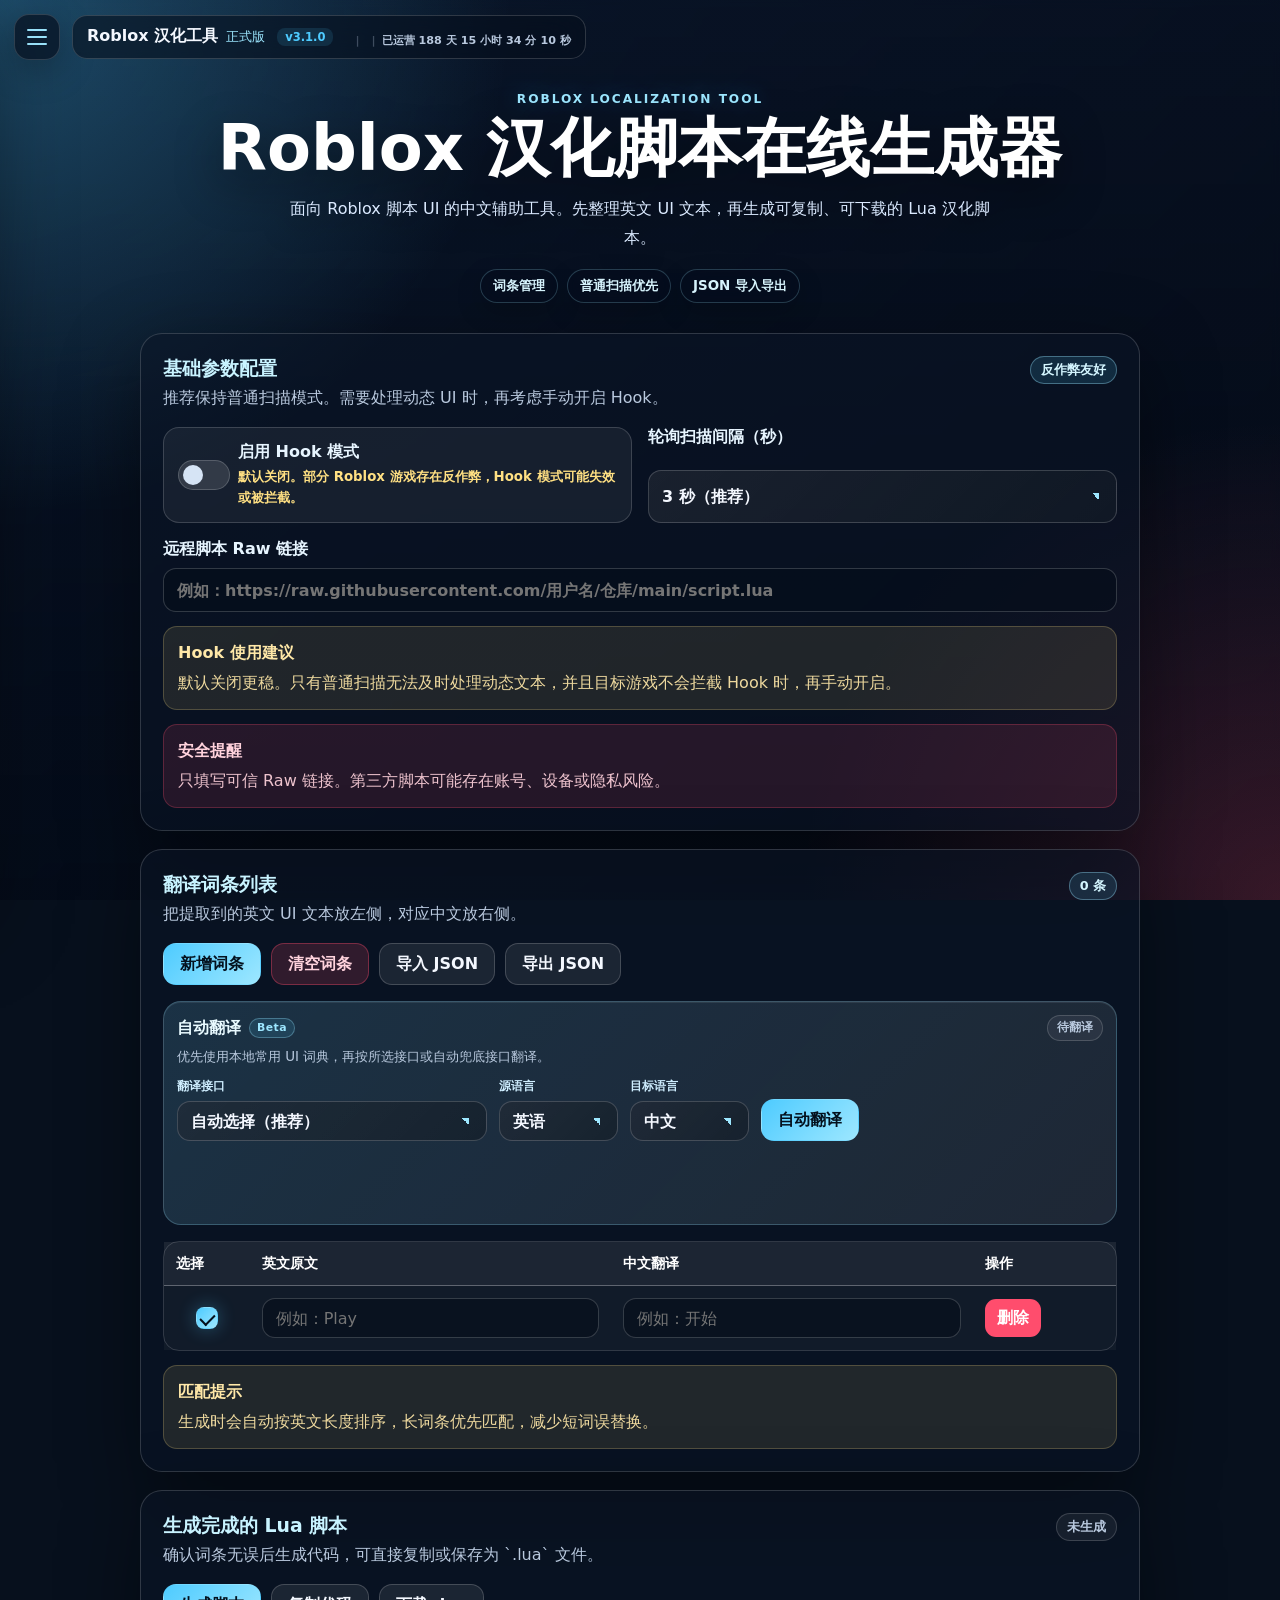
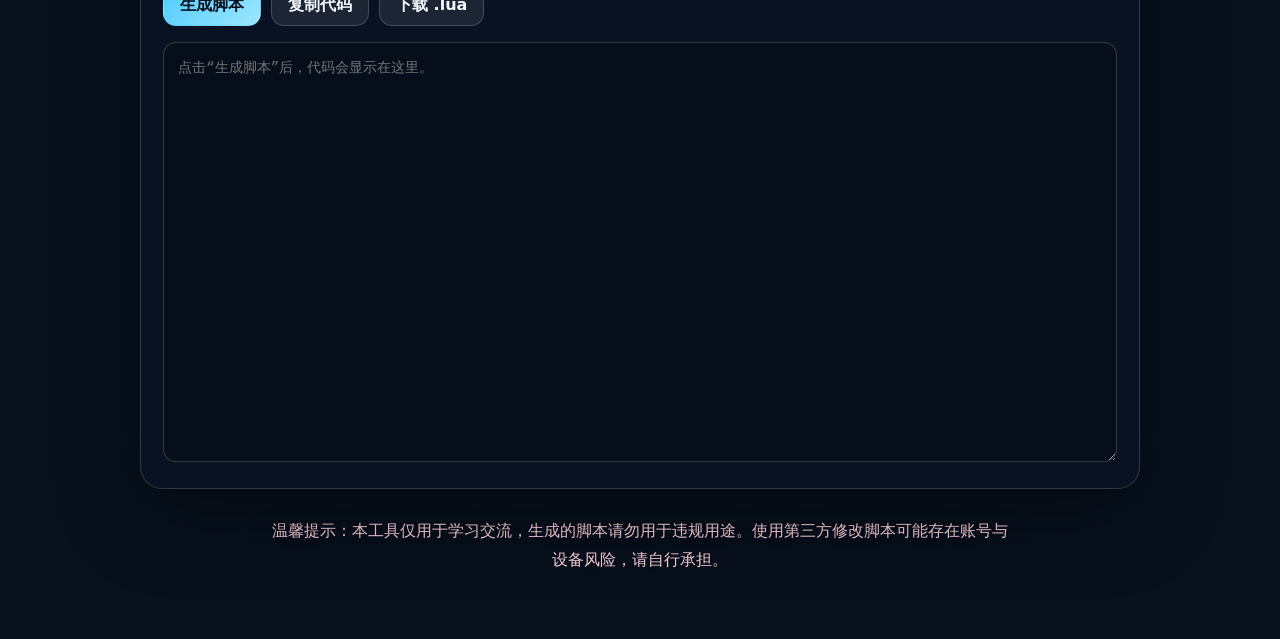
==== index.html @ 8aee8b90 "Add files via upload" ====
<!doctype html>
<html lang="zh-CN">
  <head>
    <meta charset="UTF-8" />
    <meta name="viewport" content="width=device-width, initial-scale=1.0" />
    <meta
      name="description"
      content="Roblox 汉化脚本在线生成器，可根据英文原文与中文翻译生成 Roblox Lua 汉化脚本。"
    />
    <title>Roblox 汉化脚本在线生成器</title>
    <link rel="stylesheet" href="./style.css?v=20260627-dropdown-v2" />
    <script src="https://challenges.cloudflare.com/turnstile/v0/api.js" async defer></script>
  </head>
  <body>
    <div class="bg-layer">
      <img id="bgImage" alt="" />
    </div>
    <div class="bg-mask"></div>

    <header class="topbar">
      <button id="menuBtn" class="menu-btn" type="button" aria-label="打开导航栏">
        <span></span>
        <span></span>
        <span></span>
      </button>
      <div class="brand">
        <strong>Roblox 汉化工具</strong>
        <small>正式版</small>
        <a href="./changelog.html" class="version-badge" title="查看更新日志">v3.1.0</a>
        <div class="site-stats" id="siteStats">
          <span id="statsOnline" title="当前在线">-</span>
          <span class="stats-sep">|</span>
          <span id="statsTotal" title="累计访问">-</span>
          <span class="stats-sep">|</span>
          <span id="statsUptime" title="已运营时间">-</span>
        </div>
      </div>
    </header>

    <aside id="sidebar" class="sidebar" aria-hidden="true">
      <div class="sidebar-head">
        <strong>导航栏</strong>
        <button id="closeMenuBtn" class="close-btn" type="button" aria-label="关闭导航栏">×</button>
      </div>
      <button class="nav-link active" type="button" data-page="home">首页：汉化生成</button>
      <button class="nav-link" type="button" data-page="tutorial">使用教程</button>
      <a class="nav-link" href="./providers.html">翻译接口说明</a>
      <a class="nav-link" href="./changelog.html">更新日志</a>
      <a
        class="nav-link github-link"
        href="https://github.com/tz2902608607-code/roblox-lua-localizer"
        target="_blank"
        rel="noopener noreferrer"
        aria-label="打开 GitHub 开源项目"
      >
        <svg viewBox="0 0 24 24" aria-hidden="true">
          <path
            fill="currentColor"
            d="M12 2C6.48 2 2 6.58 2 12.24c0 4.52 2.87 8.35 6.84 9.7.5.1.68-.22.68-.49v-1.9c-2.78.62-3.37-1.22-3.37-1.22-.45-1.19-1.11-1.5-1.11-1.5-.91-.64.07-.63.07-.63 1.01.07 1.54 1.06 1.54 1.06.9 1.58 2.36 1.12 2.94.86.09-.67.35-1.12.63-1.38-2.22-.26-4.56-1.14-4.56-5.06 0-1.12.39-2.03 1.03-2.75-.1-.26-.45-1.3.1-2.71 0 0 .84-.28 2.75 1.05A9.3 9.3 0 0 1 12 6.93c.85 0 1.7.12 2.5.34 1.9-1.33 2.74-1.05 2.74-1.05.55 1.41.2 2.45.1 2.71.64.72 1.03 1.63 1.03 2.75 0 3.93-2.34 4.79-4.57 5.05.36.32.68.94.68 1.9v2.82c0 .27.18.59.69.49A10.2 10.2 0 0 0 22 12.24C22 6.58 17.52 2 12 2Z"
          />
        </svg>
        <span>
          <strong>GitHub 开源项目</strong>
          <small>查看源码与更新</small>
        </span>
      </a>
    </aside>
    <div id="overlay" class="overlay"></div>

    <main class="page-shell">
      <section class="hero">
        <p class="eyebrow">Roblox Localization Tool</p>
        <h1>Roblox 汉化脚本在线生成器</h1>
        <p class="hero-text">
          面向 Roblox 脚本 UI 的中文辅助工具。先整理英文 UI 文本，再生成可复制、可下载的 Lua 汉化脚本。
        </p>
        <div class="hero-points">
          <span>词条管理</span>
          <span>普通扫描优先</span>
          <span>JSON 导入导出</span>
        </div>
      </section>

      <section id="homePage" class="page-view active">
        <section class="card">
          <div class="card-header">
            <div>
              <h2>基础参数配置</h2>
              <p>推荐保持普通扫描模式。需要处理动态 UI 时，再考虑手动开启 Hook。</p>
            </div>
            <span class="badge">反作弊友好</span>
          </div>

          <div class="form-grid">
            <label class="field switch-field">
              <input id="hookEnabled" type="checkbox" />
              <span class="switch-ui"></span>
              <span>
                <strong>启用 Hook 模式</strong>
                <small>默认关闭。部分 Roblox 游戏存在反作弊，Hook 模式可能失效或被拦截。</small>
              </span>
            </label>

            <label class="field">
              <span>轮询扫描间隔（秒）</span>
              <select id="scanInterval" class="scan-native-select" aria-label="轮询扫描间隔">
                <option value="1">1 秒</option>
                <option value="2">2 秒</option>
                <option value="3" selected>3 秒（推荐）</option>
                <option value="5">5 秒</option>
                <option value="10">10 秒</option>
              </select>
            </label>

            <label class="field field-wide">
              <span>远程脚本 Raw 链接</span>
              <input
                id="rawUrl"
                type="url"
                placeholder="例如：https://raw.githubusercontent.com/用户名/仓库/main/script.lua"
                autocomplete="off"
              />
            </label>
          </div>

          <div class="notice warning">
            <strong>Hook 使用建议</strong>
            <span>默认关闭更稳。只有普通扫描无法及时处理动态文本，并且目标游戏不会拦截 Hook 时，再手动开启。</span>
          </div>
          <div class="notice danger">
            <strong>安全提醒</strong>
            <span>只填写可信 Raw 链接。第三方脚本可能存在账号、设备或隐私风险。</span>
          </div>
        </section>

        <section class="card">
          <div class="card-header">
            <div>
              <h2>翻译词条列表</h2>
              <p>把提取到的英文 UI 文本放左侧，对应中文放右侧。</p>
            </div>
            <span id="entryCount" class="badge">0 条</span>
          </div>

          <div class="toolbar">
            <button id="addRowBtn" class="btn primary" type="button">新增词条</button>
            <button id="clearRowsBtn" class="btn danger-soft" type="button">清空词条</button>
            <button id="importJsonBtn" class="btn" type="button">导入 JSON</button>
            <button id="exportJsonBtn" class="btn" type="button">导出 JSON</button>
            <input id="jsonFileInput" type="file" accept=".json,application/json" hidden />
          </div>

          <div class="translator-panel">
            <div class="translator-copy">
              <div class="translator-head">
                <strong class="translator-title">自动翻译 <small>Beta</small></strong>
                <span id="translateStatus" class="translator-status">待翻译</span>
              </div>
              <span>优先使用本地常用 UI 词典，再按所选接口或自动兜底接口翻译。</span>
            </div>
            <div class="translator-actions" aria-label="选择翻译接口">
              <label class="translator-field">
                <span>翻译接口</span>
                <select id="translatorProvider" class="translator-native-select" aria-label="选择翻译接口">
                  <option value="auto" selected>自动选择（推荐）</option>
                  <option value="mymemory">MyMemory 翻译</option>
                  <option value="deeplx">DeepLX 翻译</option>
                  <option value="libre">LibreTranslate 翻译</option>
                  <option value="lingva">Lingva 翻译</option>
                  <option value="reverso">Reverso 翻译</option>
                  <option value="sogou">搜狗翻译</option>
                  <option value="caiyun">彩云小译</option>
                  <option value="youdao">有道翻译</option>
                  <option value="bing">必应翻译</option>
                  <option value="google">谷歌翻译（需 VPN）</option>
                  <option value="baidu">百度翻译（机翻，需 Key）</option>
                  <option value="baidullm">百度大模型翻译（需 Key）</option>
                  <option value="baiduai">百度AI 翻译（文心一言，需 Key）</option>
                  <option value="yandex">Yandex 翻译（需 Key）</option>
                  <option value="deepl">DeepL 翻译（需 Key）</option>
                  <option value="deepseek">DeepSeek AI 翻译（需 Key）</option>
                  <option value="doubao">豆包 AI 翻译（需 Key）</option>
                  <option value="kimi">Kimi AI 翻译（需 Key）</option>
                  <option value="openai">ChatGPT AI 翻译（需 Key）</option>
                  <option value="gemini">Gemini AI 翻译（需 Key）</option>
                  <option value="qwen">通义千问 AI 翻译（需 Key）</option>
                  <option value="glm">智谱AI GLM 翻译（需 Key）</option>
                  <option value="spark">讯飞星火翻译（需 Key）</option>
                  <option value="yi">零一万物 Yi 翻译（需 Key）</option>
                  <option value="hunyuan">腾讯混元翻译（需 Key）</option>
                  <option value="customai">自定义 AI（OpenAI 兼容）</option>
                </select>
              </label>
              <label class="translator-field">
                <span>源语言</span>
                <select id="translateFrom" class="translator-native-select" aria-label="选择源语言"></select>
              </label>
              <label class="translator-field">
                <span>目标语言</span>
                <select id="translateTo" class="translator-native-select" aria-label="选择目标语言"></select>
              </label>
              <button id="autoTranslateBtn" class="btn primary" type="button">自动翻译</button>
            </div>
            <div class="turnstile-wrap" id="turnstileWrap">
              <div class="cf-turnstile" data-sitekey="0x4AAAAAADsQ_Ua9B8m-S1Sn" data-callback="onTurnstileSuccess" data-expired-callback="onTurnstileExpired" data-size="normal" data-theme="dark"></div>
            </div>
          </div>

          <div class="api-key-inline" id="apiKeyInline">
            <div id="apiKeyFields"></div>
            <small class="api-key-note">Key 仅保存在浏览器本地，不会上传到服务器。</small>
            <div class="ai-prompt-wrap" id="aiPromptWrap" style="display:none;">
              <label class="field">
                <span>AI 提示词</span>
                <textarea id="aiPromptInput" rows="2" placeholder="留空使用默认提示词。可自定义翻译风格，如：&#10;你是一个游戏翻译专家，请将以下Roblox游戏文本翻译成中文玩家习惯用语，只返回翻译结果。"></textarea>
              </label>
              <small class="api-key-note">提示词仅对 AI 翻译接口生效（DeepSeek、豆包、Kimi、Gemini 等）。</small>
            </div>
          </div>

          <div class="table-wrap">
            <table>
              <thead>
                <tr>
                  <th>选择</th>
                  <th>英文原文</th>
                  <th>中文翻译</th>
                  <th>操作</th>
                </tr>
              </thead>
              <tbody id="translationBody"></tbody>
            </table>
          </div>

          <div class="notice">
            <strong>匹配提示</strong>
            <span>生成时会自动按英文长度排序，长词条优先匹配，减少短词误替换。</span>
          </div>
        </section>

        <section class="card">
          <div class="card-header">
            <div>
              <h2>生成完成的 Lua 脚本</h2>
              <p>确认词条无误后生成代码，可直接复制或保存为 `.lua` 文件。</p>
            </div>
            <span id="scriptStatus" class="badge muted">未生成</span>
          </div>

          <div class="toolbar">
            <button id="generateBtn" class="btn primary" type="button">生成脚本</button>
            <button id="copyBtn" class="btn" type="button">复制代码</button>
            <button id="downloadBtn" class="btn" type="button">下载 .lua</button>
          </div>

          <textarea
            id="output"
            spellcheck="false"
            placeholder="点击“生成脚本”后，代码会显示在这里。"
          ></textarea>
        </section>
      </section>

      <section id="tutorialPage" class="page-view">
        <section class="card guide-card">
          <div class="card-header">
            <div>
              <h2>使用教程</h2>
              <p>手动翻译为主，自动翻译辅助。建议按以下流程操作。</p>
            </div>
            <span class="badge">完整指南</span>
          </div>

          <div class="guide-list">
            <article>
              <span class="step">1</span>
              <div>
                <h3>提取游戏 UI 文本</h3>
                <p>
                  在目标游戏中执行以下 UI 文本提取脚本，它会自动抓取当前页面的英文 UI 文本并输出到控制台，方便你复制到本工具的词条列表中。
                </p>
                <pre><code id="extractCode">loadstring(game:HttpGet("https://raw.githubusercontent.com/suif666/suif/refs/heads/main/UI_Text_Collector_Optimized_v21.lua"))()</code></pre>
                <button id="copyExtractBtn" class="btn" type="button">复制提取脚本</button>
                <p>
                  <strong>提示：</strong>提取完成后，复制输出的文本，回到本工具继续操作。
                </p>
              </div>
            </article>

            <article>
              <span class="step">2</span>
              <div>
                <h3>导入英文原文</h3>
                <p>
                  回到本工具首页，把提取到的英文 UI 文本粘贴到词条列表的"英文原文"列中。每行对应一条文本。如果同一段文本重复出现，只保留一条即可。
                </p>
                <p>
                  <strong>批量导入：</strong>也可以点击"导入 JSON"按钮，通过 JSON 文件一次性导入多条文本。支持的格式：
                </p>
                <pre><code>[
  { "英文原文": "Play", "中文翻译": "开始" },
  ["Settings", "设置"]
]</code></pre>
                <p>
                  导入后，在"中文翻译"列手动填写对应的中文翻译。
                </p>
              </div>
            </article>

            <article>
              <span class="step">3</span>
              <div>
                <h3>手动填写中文翻译</h3>
                <p>
                  在词条列表的"中文翻译"列中，逐条填写每段英文对应的中文翻译。这是最核心的一步，翻译质量直接影响游戏体验。
                </p>
                <p>
                  <strong>建议：</strong>翻译游戏 UI 文本时，注意以下几点：
                </p>
                <p>
                  尽量简洁，游戏 UI 空间有限，翻译过长可能显示不全；使用玩家习惯的用语，比如"Play"翻译为"开始"或"游玩"而非"游戏"；专有名词（如游戏名、地名）可以保留原文或使用约定俗成的译名；保持风格统一，同一类按钮用相同的动词（如都用"确认"而非混用"确认"和"确定"）。
                </p>
              </div>
            </article>

            <article>
              <span class="step">4</span>
              <div>
                <h3>使用自动翻译辅助（可选）</h3>
                <p>
                  自动翻译功能目前处于 <strong>Beta 测试阶段</strong>，翻译结果可能不够准确，建议仅作为参考。使用方式：
                </p>
                <p>
                  1. 选择翻译接口（推荐"自动选择"，会依次尝试多个免费接口）；2. 可以调整源语言和目标语言（支持 18 种语言）；3. 如果翻译质量不满意，可以配置 AI 接口的 API Key（如 DeepSeek、通义千问等）获得更好效果；4. 点击"自动翻译"，等待批量翻译完成。
                </p>
                <p>
                  <strong>重要提示：</strong>自动翻译的结果仅供参考，请务必逐条检查并手动修正不准确的翻译。机器翻译可能无法正确处理游戏专有术语、缩写或上下文相关的文本。
                </p>
              </div>
            </article>

            <article>
              <span class="step">5</span>
              <div>
                <h3>配置生成选项</h3>
                <p>
                  在生成脚本之前，可以调整以下选项：
                </p>
                <p>
                  <strong>Hook 模式：</strong>默认关闭（普通扫描模式），兼容性更好。只有在普通扫描无法处理动态加载的 UI 文本，且确认目标游戏没有反作弊时，才开启 Hook 模式。
                </p>
                <p>
                  <strong>远程脚本链接：</strong>如果汉化脚本需要配合外部脚本使用，填写其 Raw 链接。请只使用可信来源的链接。
                </p>
              </div>
            </article>

            <article>
              <span class="step">6</span>
              <div>
                <h3>生成脚本</h3>
                <p>
                  确认所有词条的翻译填写完成后，点击"生成脚本"。代码会显示在输出区域，可以：
                </p>
                <p>
                  复制代码到执行器运行；或下载为 <code>.lua</code> 文件，方便保存或分享。
                </p>
                <p>
                  <strong>提示：</strong>生成前建议检查词条是否完整，确保没有遗漏的英文原文未翻译。
                </p>
              </div>
            </article>
          </div>
        </section>
      </section>

      <footer>
        <p>
          温馨提示：本工具仅用于学习交流，生成的脚本请勿用于违规用途。使用第三方修改脚本可能存在账号与设备风险，请自行承担。
        </p>
      </footer>
    </main>

    <div id="dialogMask" class="dialog-mask" aria-hidden="true">
      <section class="dialog-card" role="dialog" aria-modal="true" aria-labelledby="dialogTitle">
        <div class="dialog-orb"></div>
        <p id="dialogKicker" class="dialog-kicker">操作确认</p>
        <h2 id="dialogTitle">确认操作</h2>
        <p id="dialogMessage">确定要继续吗？</p>
        <div class="dialog-actions">
          <button id="dialogCancelBtn" class="btn" type="button">取消</button>
          <button id="dialogSkipBtn" class="btn" type="button" hidden>跳过已翻译</button>
          <button id="dialogConfirmBtn" class="btn primary" type="button">确认</button>
        </div>
      </section>
    </div>

    <div id="toast" class="toast" role="status" aria-live="polite">
      <span class="toast-icon">i</span>
      <span id="toastText"></span>
    </div>

    <script src="./script.js?v=20260627-dropdown-v2" data-cfasync="false"></script>
  </body>
</html>
---- style.css ----
:root {
  color-scheme: dark;
  --text: #f4f8ff;
  --muted: #b9c9de;
  --primary: #4ecbff;
  --primary-2: #9de7ff;
  --danger: #ff4d6d;
  --warning: #ffe083;
  --glass: rgba(11, 21, 39, 0.58);
  --glass-strong: rgba(12, 24, 46, 0.76);
  --line: rgba(255, 255, 255, 0.16);
  --input: rgba(5, 13, 27, 0.62);
  --shadow: 0 24px 80px rgba(0, 0, 0, 0.42);
  --radius: 22px;
  --ease-smooth: cubic-bezier(0.22, 1, 0.36, 1);
  --ease-pop: cubic-bezier(0.16, 1.35, 0.32, 1);
}

* {
  box-sizing: border-box;
  -webkit-tap-highlight-color: transparent;
}

html {
  scroll-behavior: smooth;
}

body {
  margin: 0;
  min-height: 100vh;
  font-family:
    Inter, ui-sans-serif, system-ui, -apple-system, BlinkMacSystemFont, "Segoe UI",
    "Microsoft YaHei", sans-serif;
  color: var(--text);
  background: #07101d;
  overflow-x: hidden;
}

.bg-layer,
.bg-mask {
  position: fixed;
  inset: 0;
  pointer-events: none;
}

.bg-layer {
  z-index: -2;
  background:
    linear-gradient(135deg, rgba(22, 45, 80, 0.94), rgba(12, 20, 38, 0.95)),
    radial-gradient(circle at 20% 10%, rgba(78, 203, 255, 0.26), transparent 28rem);
  overflow: hidden;
}

.bg-layer img {
  width: 100%;
  height: 100%;
  object-fit: cover;
  opacity: 0;
  filter: saturate(1.08) brightness(0.72);
  transform: scale(1.04);
  transition:
    opacity 0.9s var(--ease-smooth),
    transform 8s ease;
}

.bg-layer.loaded img {
  opacity: 1;
  transform: scale(1);
}

.bg-mask {
  z-index: -1;
  background:
    radial-gradient(circle at top left, rgba(78, 203, 255, 0.3), transparent 32rem),
    radial-gradient(circle at bottom right, rgba(255, 77, 109, 0.2), transparent 30rem),
    linear-gradient(180deg, rgba(3, 9, 20, 0.62), rgba(3, 9, 20, 0.86));
  backdrop-filter: blur(4px);
}

button,
input,
select,
textarea {
  font: inherit;
}

button,
a,
input,
select,
textarea,
label,
.nav-link,
.custom-select-btn,
.custom-select-panel button {
  -webkit-tap-highlight-color: transparent;
}

button,
input,
select,
textarea {
  outline: none;
}

button:focus,
input:focus,
select:focus,
textarea:focus {
  outline: none;
}

button:focus-visible,
input:focus-visible,
textarea:focus-visible,
.custom-select-btn:focus-visible,
.nav-link:focus-visible,
.close-btn:focus-visible,
.menu-btn:focus-visible {
  box-shadow:
    0 0 0 3px rgba(78, 203, 255, 0.18),
    0 12px 36px rgba(0, 0, 0, 0.22);
}

button,
.nav-link,
.custom-select-btn,
.custom-select-panel button {
  user-select: none;
  touch-action: manipulation;
}

.topbar {
  position: fixed;
  top: 14px;
  left: 14px;
  right: 14px;
  z-index: 20;
  display: flex;
  align-items: center;
  gap: 12px;
  pointer-events: none;
}

.menu-btn,
.close-btn {
  pointer-events: auto;
  border: 1px solid var(--line);
  color: var(--text);
  background: rgba(6, 14, 29, 0.68);
  backdrop-filter: blur(18px);
  cursor: pointer;
  box-shadow: 0 10px 35px rgba(0, 0, 0, 0.28);
}

.menu-btn {
  display: grid;
  gap: 5px;
  width: 46px;
  height: 46px;
  place-content: center;
  border-radius: 15px;
}

.menu-btn span {
  display: block;
  width: 20px;
  height: 2px;
  border-radius: 99px;
  background: var(--primary-2);
  transition:
    transform 0.28s var(--ease-pop),
    opacity 0.22s var(--ease-smooth),
    background 0.22s var(--ease-smooth);
}

.menu-btn:hover span:nth-child(1) {
  transform: translateY(-1px);
}

.menu-btn:hover span:nth-child(3) {
  transform: translateY(1px);
}

.brand {
  pointer-events: auto;
  display: flex;
  align-items: baseline;
  gap: 8px;
  padding: 10px 14px;
  border: 1px solid var(--line);
  border-radius: 15px;
  background: rgba(6, 14, 29, 0.58);
  backdrop-filter: blur(18px);
  transition:
    transform 0.28s var(--ease-pop),
    background 0.22s var(--ease-smooth),
    border-color 0.22s var(--ease-smooth);
  flex-wrap: wrap;
}

.brand:hover {
  transform: translateY(-1px);
  border-color: rgba(157, 231, 255, 0.4);
  background: rgba(6, 14, 29, 0.72);
}

.brand small {
  color: var(--primary-2);
}

.version-badge {
  font-size: 0.72rem;
  font-weight: 800;
  color: var(--primary);
  background: rgba(78, 203, 255, 0.12);
  padding: 2px 8px;
  border-radius: 8px;
  text-decoration: none;
  margin-left: 4px;
  transition: background 0.2s, transform 0.2s;
}

.version-badge:hover {
  background: rgba(78, 203, 255, 0.22);
  transform: translateY(-1px);
}

.site-stats {
  display: flex;
  align-items: center;
  gap: 6px;
  margin-left: 8px;
  font-size: 0.7rem;
  color: var(--muted);
  font-weight: 600;
  pointer-events: none;
  flex-wrap: wrap;
}

.stats-sep {
  opacity: 0.3;
}

.sidebar {
  position: fixed;
  top: 0;
  left: 0;
  z-index: 40;
  width: min(310px, 82vw);
  height: 100vh;
  padding: 20px;
  border-right: 1px solid var(--line);
  background: rgba(6, 14, 29, 0.88);
  backdrop-filter: blur(24px);
  box-shadow: var(--shadow);
  transform: translateX(-105%);
  transition: transform 0.42s var(--ease-smooth);
}

.sidebar.open {
  transform: translateX(0);
}

.sidebar-head {
  display: flex;
  align-items: center;
  justify-content: space-between;
  margin-bottom: 18px;
  font-size: 1.15rem;
}

.close-btn {
  width: 38px;
  height: 38px;
  border-radius: 12px;
  font-size: 1.4rem;
}

.nav-link {
  display: flex;
  align-items: center;
  gap: 10px;
  width: 100%;
  margin: 10px 0;
  padding: 14px 16px;
  border: 1px solid var(--line);
  border-radius: 15px;
  color: var(--text);
  text-align: left;
  background: rgba(255, 255, 255, 0.05);
  cursor: pointer;
  font-weight: 800;
  text-decoration: none;
  transition:
    transform 0.28s var(--ease-pop),
    background 0.24s var(--ease-smooth),
    border-color 0.24s var(--ease-smooth),
    color 0.24s var(--ease-smooth);
}

.nav-link.active,
.nav-link:hover {
  border-color: rgba(78, 203, 255, 0.5);
  background: rgba(78, 203, 255, 0.16);
  transform: translateX(4px);
}

.github-link {
  margin-top: 18px;
  border-color: rgba(157, 231, 255, 0.28);
  background:
    linear-gradient(135deg, rgba(78, 203, 255, 0.12), rgba(255, 255, 255, 0.05)),
    rgba(255, 255, 255, 0.05);
}

.github-link svg {
  flex: 0 0 auto;
  width: 22px;
  height: 22px;
}

.github-link span {
  display: grid;
  gap: 2px;
}

.github-link small {
  color: var(--muted);
  font-size: 0.76rem;
  font-weight: 700;
}

.overlay {
  position: fixed;
  inset: 0;
  z-index: 30;
  background: rgba(0, 0, 0, 0.36);
  opacity: 0;
  pointer-events: none;
  transition:
    opacity 0.28s var(--ease-smooth),
    backdrop-filter 0.28s var(--ease-smooth);
}

.overlay.show {
  opacity: 1;
  pointer-events: auto;
  backdrop-filter: blur(5px);
}

.page-shell {
  width: min(1000px, calc(100% - 30px));
  margin: 0 auto;
  padding: 92px 0 48px;
}

.hero {
  text-align: center;
  margin-bottom: 24px;
}

.eyebrow {
  margin: 0 0 8px;
  color: var(--primary-2);
  font-weight: 900;
  letter-spacing: 0.16em;
  text-transform: uppercase;
  font-size: 0.76rem;
  text-shadow: 0 0 24px rgba(78, 203, 255, 0.45);
}

h1,
h2,
h3,
p {
  margin-top: 0;
}

h1 {
  margin-bottom: 12px;
  font-size: clamp(2rem, 7vw, 4rem);
  line-height: 1.08;
  color: #ffffff;
  text-shadow: 0 16px 48px rgba(0, 0, 0, 0.48);
}

.hero-text {
  max-width: 720px;
  margin: 0 auto;
  color: #dbeaff;
  line-height: 1.8;
  text-shadow: 0 10px 28px rgba(0, 0, 0, 0.6);
}

.hero-points {
  display: flex;
  flex-wrap: wrap;
  justify-content: center;
  gap: 9px;
  margin-top: 16px;
}

.hero-points span {
  padding: 7px 12px;
  border: 1px solid rgba(157, 231, 255, 0.22);
  border-radius: 999px;
  color: #d9f6ff;
  background: rgba(6, 14, 29, 0.42);
  backdrop-filter: blur(14px);
  font-size: 0.84rem;
  font-weight: 800;
  box-shadow: 0 10px 26px rgba(0, 0, 0, 0.18);
}

.page-view {
  display: none;
}

.page-view.active {
  display: block;
  animation: pageIn 0.52s var(--ease-smooth) both;
}

.card {
  margin: 18px 0;
  padding: 22px;
  border: 1px solid var(--line);
  border-radius: var(--radius);
  background: var(--glass);
  box-shadow: var(--shadow);
  backdrop-filter: blur(22px);
  animation: cardIn 0.58s var(--ease-smooth) both;
  transition:
    transform 0.34s var(--ease-pop),
    border-color 0.28s var(--ease-smooth),
    background 0.28s var(--ease-smooth),
    box-shadow 0.28s var(--ease-smooth);
}

.card:hover {
  transform: translateY(-2px);
  border-color: rgba(157, 231, 255, 0.26);
  background: rgba(11, 21, 39, 0.66);
  box-shadow: 0 28px 90px rgba(0, 0, 0, 0.48);
}

.card-header {
  display: flex;
  align-items: flex-start;
  justify-content: space-between;
  gap: 18px;
  margin-bottom: 18px;
}

.card-header h2 {
  margin-bottom: 6px;
  color: #c8f3ff;
  font-size: 1.18rem;
}

.card-header p {
  margin: 0;
  color: var(--muted);
  font-size: 0.92rem;
}

.badge {
  flex: 0 0 auto;
  display: inline-flex;
  align-items: center;
  min-height: 28px;
  padding: 4px 10px;
  border: 1px solid rgba(157, 231, 255, 0.36);
  border-radius: 999px;
  color: #d4f6ff;
  background: rgba(78, 203, 255, 0.14);
  font-size: 0.8rem;
  font-weight: 800;
}

.badge.muted {
  color: var(--muted);
  border-color: rgba(255, 255, 255, 0.16);
  background: rgba(255, 255, 255, 0.06);
}

.form-grid {
  display: grid;
  grid-template-columns: 1fr 1fr;
  gap: 16px;
}

.field {
  display: grid;
  gap: 8px;
  color: #e7f5ff;
  font-weight: 800;
}

.field small {
  display: block;
  margin-top: 4px;
  color: var(--warning);
  font-weight: 650;
  line-height: 1.55;
}

.field-wide {
  grid-column: 1 / -1;
}

.switch-field {
  grid-template-columns: auto 1fr;
  align-items: center;
  padding: 14px;
  border: 1px solid var(--line);
  border-radius: 16px;
  background: rgba(255, 255, 255, 0.06);
}

.switch-field input {
  position: absolute;
  opacity: 0;
  pointer-events: none;
}

.switch-ui {
  position: relative;
  display: inline-block;
  width: 52px;
  height: 30px;
  border: 1px solid rgba(255, 255, 255, 0.18);
  border-radius: 999px;
  background: rgba(255, 255, 255, 0.12);
  transition:
    background 0.26s var(--ease-smooth),
    border-color 0.26s var(--ease-smooth),
    box-shadow 0.26s var(--ease-smooth);
}

.switch-ui::after {
  content: "";
  position: absolute;
  top: 4px;
  left: 4px;
  width: 20px;
  height: 20px;
  border-radius: 50%;
  background: #d6e4f5;
  transition: transform 0.18s ease, background 0.18s ease;
}

.switch-field input:checked + .switch-ui {
  background: rgba(78, 203, 255, 0.4);
  border-color: rgba(157, 231, 255, 0.55);
  box-shadow: 0 0 24px rgba(78, 203, 255, 0.2);
}

.switch-field input:checked + .switch-ui::after {
  transform: translateX(22px);
  background: #ffffff;
}

input,
select,
textarea {
  width: 100%;
  border: 1px solid rgba(255, 255, 255, 0.18);
  border-radius: 13px;
  color: var(--text);
  background: var(--input);
  outline: none;
  transition:
    border-color 0.24s var(--ease-smooth),
    box-shadow 0.24s var(--ease-smooth),
    background 0.24s var(--ease-smooth),
    transform 0.24s var(--ease-pop);
}

input,
select {
  min-height: 44px;
  padding: 0 13px;
}

.native-select-hidden {
  display: none;
}

.custom-select {
  position: relative;
  z-index: 100;
}

.custom-select-btn {
  display: flex;
  width: 100%;
  min-height: 44px;
  align-items: center;
  justify-content: space-between;
  gap: 10px;
  padding: 0 13px;
  border: 1px solid rgba(255, 255, 255, 0.18);
  border-radius: 13px;
  color: var(--text);
  background: var(--input);
  cursor: pointer;
  transition:
    transform 0.24s var(--ease-pop),
    border-color 0.24s var(--ease-smooth),
    box-shadow 0.24s var(--ease-smooth),
    background 0.24s var(--ease-smooth);
}

.custom-select-btn:hover,
.custom-select.open .custom-select-btn {
  transform: translateY(-1px);
  border-color: var(--primary);
  box-shadow: 0 0 0 4px rgba(78, 203, 255, 0.16);
  background: rgba(5, 13, 27, 0.78);
}

.custom-select-btn i {
  width: 9px;
  height: 9px;
  border-right: 2px solid var(--primary-2);
  border-bottom: 2px solid var(--primary-2);
  transform: rotate(45deg) translateY(-2px);
  transition: transform 0.28s var(--ease-pop);
}

.custom-select.open .custom-select-btn i {
  transform: rotate(225deg) translateY(-2px);
}

.custom-select-panel {
  position: absolute;
  z-index: 200;
  top: calc(100% + 9px);
  left: 0;
  right: 0;
  overflow: hidden;
  padding: 7px;
  border: 1px solid rgba(157, 231, 255, 0.26);
  border-radius: 16px;
  background:
    linear-gradient(160deg, rgba(12, 28, 54, 0.92), rgba(12, 20, 38, 0.82)),
    rgba(255, 255, 255, 0.08);
  box-shadow: 0 22px 70px rgba(0, 0, 0, 0.42);
  backdrop-filter: blur(22px);
  opacity: 0;
  transform: translateY(-8px) scale(0.97);
  pointer-events: none;
  transition:
    opacity 0.24s var(--ease-smooth),
    transform 0.34s var(--ease-pop);
}

.custom-select.open .custom-select-panel {
  opacity: 1;
  transform: translateY(0) scale(1);
  pointer-events: auto;
}

.custom-select-panel button {
  display: flex;
  width: 100%;
  min-height: 42px;
  align-items: center;
  justify-content: space-between;
  padding: 0 12px;
  border: 0;
  border-radius: 12px;
  color: #eaf7ff;
  background: transparent;
  cursor: pointer;
  font-weight: 800;
  transition:
    transform 0.24s var(--ease-pop),
    background 0.2s var(--ease-smooth),
    color 0.2s var(--ease-smooth);
}

.custom-select-panel button::after {
  content: "";
  width: 8px;
  height: 8px;
  border-radius: 99px;
  background: transparent;
  box-shadow: inset 0 0 0 2px rgba(255, 255, 255, 0.32);
  transition:
    background 0.2s var(--ease-smooth),
    box-shadow 0.2s var(--ease-smooth);
}

.custom-select-panel button:hover,
.custom-select-panel button.selected {
  color: #ffffff;
  background: rgba(78, 203, 255, 0.16);
  transform: translateX(3px);
}

.custom-select-panel button.selected::after {
  background: var(--primary-2);
  box-shadow: 0 0 18px rgba(78, 203, 255, 0.65);
}

input:focus,
select:focus,
textarea:focus {
  border-color: var(--primary);
  box-shadow: 0 0 0 4px rgba(78, 203, 255, 0.16);
  background: rgba(5, 13, 27, 0.78);
  transform: translateY(-1px);
}

.toolbar {
  display: flex;
  flex-wrap: wrap;
  gap: 10px;
  margin-bottom: 16px;
}

.btn {
  min-height: 42px;
  padding: 0 16px;
  border: 1px solid rgba(255, 255, 255, 0.18);
  border-radius: 13px;
  color: var(--text);
  background: rgba(255, 255, 255, 0.08);
  cursor: pointer;
  font-weight: 850;
  transition:
    transform 0.28s var(--ease-pop),
    background 0.24s var(--ease-smooth),
    border-color 0.24s var(--ease-smooth),
    box-shadow 0.24s var(--ease-smooth);
}

.btn:hover {
  transform: translateY(-1px);
  border-color: rgba(157, 231, 255, 0.55);
  background: rgba(78, 203, 255, 0.18);
  box-shadow: 0 14px 34px rgba(0, 0, 0, 0.22);
}

.btn:disabled {
  cursor: not-allowed;
  opacity: 0.62;
  transform: none;
}

.btn.primary {
  border-color: transparent;
  color: #04111e;
  background: linear-gradient(135deg, var(--primary), var(--primary-2));
}

.btn.danger-soft {
  border-color: rgba(255, 77, 109, 0.36);
  color: #ffd2dc;
  background: rgba(255, 77, 109, 0.16);
}

.translator-panel {
  display: grid;
  gap: 12px;
  margin-bottom: 16px;
  padding: 13px;
  border: 1px solid rgba(157, 231, 255, 0.24);
  border-radius: 18px;
  background:
    linear-gradient(135deg, rgba(78, 203, 255, 0.12), rgba(255, 255, 255, 0.05)),
    rgba(255, 255, 255, 0.045);
  box-shadow: inset 0 1px 0 rgba(255, 255, 255, 0.08);
}

.translator-copy {
  display: grid;
  gap: 6px;
}

.translator-head {
  display: flex;
  align-items: center;
  justify-content: space-between;
  gap: 10px;
}

.translator-title {
  display: flex;
  align-items: center;
  gap: 8px;
  color: #e9faff;
  font-size: 1rem;
}

.translator-title small {
  padding: 2px 7px;
  border: 1px solid rgba(157, 231, 255, 0.32);
  border-radius: 999px;
  color: var(--primary-2);
  background: rgba(78, 203, 255, 0.12);
  font-size: 0.68rem;
  line-height: 1.2;
  letter-spacing: 0.04em;
}

.translator-status {
  flex: 0 0 auto;
  padding: 4px 9px;
  border: 1px solid rgba(255, 255, 255, 0.16);
  border-radius: 999px;
  color: var(--muted);
  background: rgba(255, 255, 255, 0.06);
  font-size: 0.74rem;
  font-weight: 850;
}

.translator-status.working {
  color: #04111e;
  border-color: transparent;
  background: linear-gradient(135deg, var(--primary), var(--primary-2));
}

.translator-status.done {
  color: #bcffd7;
  border-color: rgba(82, 255, 158, 0.24);
  background: rgba(82, 255, 158, 0.1);
}

.translator-status.error {
  color: #ffd2dc;
  border-color: rgba(255, 77, 109, 0.28);
  background: rgba(255, 77, 109, 0.12);
}

.translator-copy > span {
  display: block;
  color: var(--muted);
  font-size: 0.84rem;
  line-height: 1.5;
}

.translator-actions {
  display: flex;
  flex-wrap: wrap;
  gap: 12px;
  align-items: flex-end;
}

.turnstile-wrap {
  display: flex;
  justify-content: flex-start;
  margin-top: 6px;
  transform: scale(0.75);
  transform-origin: left top;
  height: 52px;
  opacity: 1;
  transition: opacity 0.5s ease;
}

.test-key-btn {
  margin-top: 0;
  padding: 6px 16px;
  font-size: 0.8rem;
  font-weight: 600;
  color: var(--primary);
  background: rgba(78, 203, 255, 0.1);
  border: 1px solid rgba(78, 203, 255, 0.3);
  border-radius: 10px;
  cursor: pointer;
  transition: background 0.2s, transform 0.15s;
}

.key-btn-row {
  display: flex;
  align-items: center;
  gap: 10px;
  margin-top: 8px;
  flex-wrap: wrap;
}

.apply-key-btn {
  margin-top: 0;
  padding: 6px 16px;
  font-size: 0.8rem;
  font-weight: 600;
  font-family: inherit;
  color: #a78bfa;
  background: rgba(167, 139, 250, 0.1);
  border: 1px solid rgba(167, 139, 250, 0.3);
  border-radius: 10px;
  cursor: pointer;
  text-decoration: none;
  display: inline-flex;
  align-items: center;
  transition: background 0.2s, transform 0.15s;
}

.apply-key-btn:hover {
  background: rgba(167, 139, 250, 0.2);
  transform: translateY(-1px);
}

.apply-key-btn:visited {
  color: #a78bfa;
}

.test-key-btn:hover:not(:disabled) {
  background: rgba(78, 203, 255, 0.2);
  transform: translateY(-1px);
}

.test-key-btn:disabled {
  opacity: 0.5;
  cursor: not-allowed;
}

.key-field-row .key-input-wrap {
  display: flex;
  align-items: center;
  gap: 8px;
  flex: 1;
}

.key-field-row .key-input-wrap input {
  flex: 1;
}

.key-status {
  display: inline-flex;
  align-items: center;
  justify-content: center;
  width: 20px;
  height: 20px;
  border-radius: 50%;
  font-size: 11px;
  font-weight: 700;
  flex-shrink: 0;
  transition: background 0.2s, color 0.2s;
}

.key-status[data-status="pending"] {
  background: rgba(160, 160, 160, 0.2);
  border: 2px solid rgba(160, 160, 160, 0.4);
  color: rgba(160, 160, 160, 0.6);
}

.key-status[data-status="pending"]::after {
  content: "";
  width: 6px;
  height: 6px;
  border-radius: 50%;
  background: rgba(160, 160, 160, 0.6);
}

.key-status[data-status="valid"] {
  background: rgba(34, 197, 94, 0.15);
  border: 2px solid rgba(34, 197, 94, 0.5);
  color: #22c55e;
}

.key-status[data-status="valid"]::after {
  content: "✓";
}

.key-status[data-status="invalid"] {
  background: rgba(239, 68, 68, 0.15);
  border: 2px solid rgba(239, 68, 68, 0.5);
  color: #ef4444;
}

.key-status[data-status="invalid"]::after {
  content: "✕";
}

.ai-prompt-wrap {
  margin-top: 10px;
}

.ai-prompt-wrap textarea {
  width: 100%;
  padding: 8px 12px;
  font-size: 0.8rem;
  line-height: 1.5;
  color: var(--fg);
  background: rgba(255, 255, 255, 0.05);
  border: 1px solid var(--border);
  border-radius: 10px;
  resize: vertical;
  min-height: 50px;
  transition: border-color 0.2s;
}

.ai-prompt-wrap textarea:focus {
  outline: none;
  border-color: var(--primary);
}

.ai-prompt-wrap textarea::placeholder {
  color: var(--muted);
  opacity: 0.5;
}

.translator-field {
  display: grid;
  gap: 6px;
}

.translator-field > span {
  color: #cfeeff;
  font-size: 0.74rem;
  font-weight: 850;
}

.scan-native-select {
  width: 100%;
  min-height: 40px;
  padding: 0 40px 0 13px;
  appearance: none;
  background:
    linear-gradient(45deg, transparent 50%, var(--primary-2) 50%) right 17px center / 7px 7px no-repeat,
    linear-gradient(135deg, rgba(255, 255, 255, 0.08), rgba(255, 255, 255, 0.04)),
    var(--input);
  cursor: pointer;
  font-weight: 800;
}

.translator-native-select {
  width: 100%;
  min-height: 40px;
  padding: 0 40px 0 13px;
  appearance: none;
  background:
    linear-gradient(45deg, transparent 50%, var(--primary-2) 50%) right 17px center / 7px 7px no-repeat,
    linear-gradient(135deg, rgba(255, 255, 255, 0.08), rgba(255, 255, 255, 0.04)),
    var(--input);
  cursor: pointer;
  font-weight: 800;
}

.table-wrap {
  overflow-x: visible;
  border: 1px solid var(--line);
  border-radius: 16px;
}

table {
  width: 100%;
  border-collapse: collapse;
  table-layout: fixed;
}

th,
td {
  padding: 12px;
  border-bottom: 1px solid var(--line);
  text-align: left;
}

th {
  color: #ffffff;
  background: rgba(255, 255, 255, 0.08);
  font-size: 0.9rem;
}

td {
  background: rgba(255, 255, 255, 0.035);
}

th:nth-child(1) {
  width: 9%;
}

th:nth-child(2),
th:nth-child(3) {
  width: 38%;
}

th:nth-child(4) {
  width: 15%;
}

tbody tr:last-child td {
  border-bottom: 0;
}

td input:not([type="checkbox"]) {
  min-height: 40px;
}

.select-cell {
  text-align: center;
  vertical-align: middle;
}

.row-check {
  display: inline-grid;
  width: 34px;
  height: 34px;
  place-items: center;
  border-radius: 12px;
  cursor: pointer;
}

.row-check input {
  position: absolute;
  opacity: 0;
  pointer-events: none;
}

.row-check span {
  position: relative;
  width: 22px;
  height: 22px;
  border: 1px solid rgba(157, 231, 255, 0.34);
  border-radius: 8px;
  background: rgba(5, 13, 27, 0.62);
  box-shadow: inset 0 1px 0 rgba(255, 255, 255, 0.08);
  transition:
    background 0.22s var(--ease-smooth),
    border-color 0.22s var(--ease-smooth),
    box-shadow 0.22s var(--ease-smooth),
    transform 0.22s var(--ease-pop);
}

.row-check span::after {
  content: "";
  position: absolute;
  left: 6px;
  top: 3px;
  width: 7px;
  height: 12px;
  border-right: 2px solid #04111e;
  border-bottom: 2px solid #04111e;
  opacity: 0;
  transform: rotate(45deg) scale(0.7);
  transition:
    opacity 0.18s var(--ease-smooth),
    transform 0.22s var(--ease-pop);
}

.row-check input:checked + span {
  border-color: transparent;
  background: linear-gradient(135deg, var(--primary), var(--primary-2));
  box-shadow: 0 0 18px rgba(78, 203, 255, 0.32);
}

.row-check input:checked + span::after {
  opacity: 1;
  transform: rotate(45deg) scale(1);
}

.row-check:hover span {
  transform: translateY(-1px);
  border-color: rgba(157, 231, 255, 0.6);
}

.row-actions {
  display: flex;
  gap: 8px;
}

.icon-btn {
  min-height: 38px;
  padding: 0 12px;
  border: 0;
  border-radius: 11px;
  color: #fff;
  background: var(--danger);
  cursor: pointer;
  font-weight: 850;
}

.notice {
  margin-top: 14px;
  padding: 12px 14px;
  border: 1px solid rgba(255, 224, 131, 0.22);
  border-radius: 14px;
  color: #ffe8a8;
  background: rgba(255, 224, 131, 0.1);
  line-height: 1.75;
  font-size: 0.92rem;
}

.notice strong {
  display: block;
  margin-bottom: 2px;
}

.notice span {
  display: block;
  color: inherit;
  opacity: 0.92;
}

.notice.danger {
  border-color: rgba(255, 77, 109, 0.26);
  color: #ffd2dc;
  background: rgba(255, 77, 109, 0.12);
}

textarea {
  min-height: 420px;
  padding: 14px;
  resize: vertical;
  line-height: 1.6;
  font-family:
    "JetBrains Mono", "Fira Code", Consolas, "SFMono-Regular", monospace;
  font-size: 0.9rem;
}

.guide-card {
  max-width: 880px;
  margin-left: auto;
  margin-right: auto;
  overflow: hidden;
}

.guide-list {
  display: grid;
  gap: 16px;
  min-width: 0;
}

.guide-list article {
  display: grid;
  grid-template-columns: auto 1fr;
  gap: 14px;
  padding: 16px;
  border: 1px solid var(--line);
  border-radius: 18px;
  background: rgba(255, 255, 255, 0.055);
  min-width: 0;
  transition:
    transform 0.32s var(--ease-pop),
    background 0.26s var(--ease-smooth),
    border-color 0.26s var(--ease-smooth),
    box-shadow 0.26s var(--ease-smooth);
}

.guide-list article:hover {
  transform: translateY(-2px);
  border-color: rgba(157, 231, 255, 0.3);
  background: rgba(255, 255, 255, 0.075);
  box-shadow: 0 16px 42px rgba(0, 0, 0, 0.2);
}

.guide-list article > div {
  min-width: 0;
}

.step {
  display: grid;
  width: 34px;
  height: 34px;
  place-items: center;
  border-radius: 12px;
  color: #04111e;
  background: linear-gradient(135deg, var(--primary), var(--primary-2));
  font-weight: 900;
  box-shadow: 0 10px 28px rgba(78, 203, 255, 0.22);
}

.guide-list h3 {
  margin-bottom: 8px;
  color: #ffffff;
}

.guide-list p {
  margin-bottom: 12px;
  color: #d8e7f8;
  line-height: 1.8;
}

pre {
  overflow-x: auto;
  max-width: 100%;
  margin: 0 0 12px;
  padding: 14px;
  border: 1px solid var(--line);
  border-radius: 14px;
  background: rgba(0, 0, 0, 0.28);
  transition:
    border-color 0.24s var(--ease-smooth),
    background 0.24s var(--ease-smooth),
    transform 0.28s var(--ease-pop);
}

pre:hover {
  border-color: rgba(157, 231, 255, 0.3);
  background: rgba(0, 0, 0, 0.36);
  transform: translateY(-1px);
}

code {
  color: #bff3ff;
  font-family:
    "JetBrains Mono", "Fira Code", Consolas, "SFMono-Regular", monospace;
  font-size: 0.88rem;
}

@keyframes pageIn {
  from {
    opacity: 0;
    transform: translateY(12px);
  }
  to {
    opacity: 1;
    transform: translateY(0);
  }
}

@keyframes cardIn {
  from {
    opacity: 0;
    transform: translateY(14px) scale(0.99);
  }
  to {
    opacity: 1;
    transform: translateY(0) scale(1);
  }
}

footer {
  max-width: 760px;
  margin: 28px auto 0;
  padding: 0 10px;
  color: #ffd2dc;
  text-align: center;
  line-height: 1.8;
  text-shadow: 0 8px 26px rgba(0, 0, 0, 0.65);
}

.dialog-mask {
  position: fixed;
  inset: 0;
  z-index: 55;
  display: grid;
  place-items: center;
  padding: 18px;
  background: rgba(0, 0, 0, 0.44);
  backdrop-filter: blur(8px);
  opacity: 0;
  pointer-events: none;
  transition:
    opacity 0.28s var(--ease-smooth),
    backdrop-filter 0.28s var(--ease-smooth);
}

.dialog-mask.show {
  opacity: 1;
  pointer-events: auto;
}

.dialog-card {
  position: relative;
  width: min(420px, 100%);
  overflow: hidden;
  padding: 24px;
  border: 1px solid rgba(157, 231, 255, 0.28);
  border-radius: 24px;
  background:
    linear-gradient(150deg, rgba(12, 28, 54, 0.9), rgba(18, 27, 50, 0.78)),
    rgba(255, 255, 255, 0.08);
  box-shadow: 0 32px 110px rgba(0, 0, 0, 0.48);
  backdrop-filter: blur(24px);
  transform: translateY(18px) scale(0.94);
  opacity: 0;
  transition:
    transform 0.42s var(--ease-pop),
    opacity 0.28s var(--ease-smooth);
}

.dialog-mask.show .dialog-card {
  opacity: 1;
  transform: translateY(0) scale(1);
}

.dialog-card::before {
  content: "";
  position: absolute;
  inset: 0;
  border-radius: inherit;
  background:
    radial-gradient(circle at 18% 12%, rgba(78, 203, 255, 0.24), transparent 12rem),
    radial-gradient(circle at 88% 22%, rgba(255, 77, 109, 0.16), transparent 10rem);
  pointer-events: none;
}

.dialog-orb {
  position: absolute;
  right: -34px;
  top: -34px;
  width: 120px;
  height: 120px;
  border-radius: 999px;
  background: radial-gradient(circle, rgba(78, 203, 255, 0.42), rgba(78, 203, 255, 0));
  animation: orbFloat 4s ease-in-out infinite alternate;
}

.dialog-card > * {
  position: relative;
}

.dialog-kicker {
  margin-bottom: 8px;
  color: var(--primary-2);
  font-size: 0.78rem;
  font-weight: 900;
  letter-spacing: 0.12em;
}

.dialog-card h2 {
  margin-bottom: 8px;
  color: #ffffff;
}

.dialog-card p {
  color: #dcecff;
  line-height: 1.75;
}

.dialog-actions {
  display: flex;
  justify-content: flex-end;
  gap: 10px;
  margin-top: 18px;
}

.toast {
  position: fixed;
  right: 18px;
  bottom: 18px;
  z-index: 60;
  display: flex;
  align-items: center;
  gap: 10px;
  max-width: min(360px, calc(100vw - 36px));
  padding: 12px 16px;
  border: 1px solid rgba(157, 231, 255, 0.34);
  border-radius: 18px;
  color: var(--text);
  background:
    linear-gradient(135deg, rgba(78, 203, 255, 0.18), rgba(255, 255, 255, 0.08)),
    rgba(6, 14, 29, 0.9);
  box-shadow: var(--shadow);
  backdrop-filter: blur(18px);
  opacity: 0;
  transform: translateY(18px) scale(0.96);
  pointer-events: none;
  transition:
    opacity 0.28s var(--ease-smooth),
    transform 0.38s var(--ease-pop),
    border-color 0.28s var(--ease-smooth);
}

.toast-icon {
  display: grid;
  flex: 0 0 auto;
  width: 26px;
  height: 26px;
  place-items: center;
  border-radius: 50%;
  color: #04111e;
  background: linear-gradient(135deg, var(--primary), var(--primary-2));
  font-weight: 900;
}

.toast.show {
  opacity: 1;
  transform: translateY(0) scale(1);
}

@keyframes orbFloat {
  from {
    transform: translate(-8px, 8px) scale(0.92);
  }
  to {
    transform: translate(4px, -4px) scale(1.08);
  }
}

@media (max-width: 720px) {
  .topbar {
    top: 10px;
    left: 10px;
    right: 10px;
  }

  .brand {
    padding: 9px 12px;
    white-space: normal;
  }

  .page-shell {
    width: min(100% - 24px, 1000px);
    padding-top: 84px;
  }

  .card {
    padding: 16px;
    border-radius: 20px;
  }

  .card-header {
    flex-direction: column;
    gap: 10px;
  }

  .form-grid {
    grid-template-columns: 1fr;
  }

  .toolbar {
    gap: 8px;
  }

  .toolbar .btn {
    flex: 1 1 calc(50% - 8px);
    min-height: 40px;
    padding: 0 10px;
    font-size: 0.92rem;
  }

  .translator-panel {
    gap: 12px;
    padding: 14px;
    border-radius: 18px;
  }

  .translator-head {
    align-items: flex-start;
  }

  .translator-title {
    flex-wrap: wrap;
    gap: 6px;
    font-size: 0.96rem;
  }

  .translator-copy > span {
    font-size: 0.8rem;
    line-height: 1.45;
  }

  .translator-actions {
    grid-template-columns: 1fr;
    gap: 8px;
  }



  .table-wrap {
    border: 0;
  }

  table,
  tbody,
  tr,
  td {
    display: block;
    width: 100%;
  }

  thead {
    display: none;
  }

  tr {
    display: grid;
    grid-template-columns: 44px 1fr auto;
    gap: 10px;
    align-items: end;
    margin-bottom: 12px;
    padding: 12px;
    border: 1px solid var(--line);
    border-radius: 18px;
    background: rgba(255, 255, 255, 0.055);
  }

  td:nth-child(1) {
    grid-column: 1;
    grid-row: 1;
  }

  td:nth-child(4) {
    grid-column: 3;
    grid-row: 1;
  }

  td:nth-child(2),
  td:nth-child(3) {
    grid-column: 1 / -1;
  }

  td {
    padding: 0;
    border: 0;
    background: transparent;
  }

  td::before {
    display: block;
    margin-bottom: 4px;
    color: var(--muted);
    font-size: 0.72rem;
    font-weight: 800;
  }

  td:nth-child(1)::before {
    content: "选择";
  }

  td:nth-child(2)::before {
    content: "英文";
  }

  td:nth-child(3)::before {
    content: "中文";
  }

  td:nth-child(4)::before {
    content: "操作";
  }

  td input:not([type="checkbox"]) {
    min-height: 42px;
    padding: 0 12px;
    border-radius: 12px;
    font-size: 0.94rem;
  }

  .icon-btn {
    min-height: 40px;
    padding: 0 12px;
    border-radius: 12px;
    font-size: 0.82rem;
    white-space: nowrap;
  }

  textarea {
    min-height: 340px;
    font-size: 0.82rem;
  }

  .guide-list article {
    grid-template-columns: 1fr;
    gap: 10px;
    padding: 13px;
    overflow: hidden;
  }

  .guide-list article > div {
    width: 100%;
    min-width: 0;
  }

  .guide-list h3 {
    font-size: 1rem;
  }

  .guide-list p {
    font-size: 0.92rem;
    line-height: 1.72;
  }

  pre {
    width: 100%;
    overflow-x: hidden;
    padding: 12px;
    white-space: pre-wrap;
    word-break: break-all;
  }

  code {
    white-space: pre-wrap;
    overflow-wrap: anywhere;
    word-break: break-all;
    font-size: 0.78rem;
    line-height: 1.62;
  }

  .dialog-card {
    padding: 20px;
    border-radius: 20px;
  }

  .dialog-actions {
    display: grid;
    grid-template-columns: 1fr;
  }

  .toast {
    right: 12px;
    bottom: 12px;
    left: 12px;
    max-width: none;
  }
}

@media (max-width: 420px) {
  h1 {
    font-size: 2rem;
  }

  .brand small,
  .version-badge {
    display: none;
  }

  .hero-points {
    display: grid;
    grid-template-columns: 1fr;
    max-width: 220px;
    margin-left: auto;
    margin-right: auto;
  }

  .toolbar .btn {
    flex-basis: 100%;
  }

  tr {
    grid-template-columns: 44px 1fr auto;
  }

  .guide-card {
    padding-left: 12px;
    padding-right: 12px;
  }

  .guide-list article {
    padding: 12px;
    border-radius: 15px;
  }

  .step {
    width: 30px;
    height: 30px;
    border-radius: 10px;
  }
}

/* ===== API Key 动态输入框（选中需 Key 的接口时显示） ===== */
.api-key-inline {
  margin-bottom: 16px;
  padding: 14px 18px;
  border: 1px solid rgba(157, 231, 255, 0.18);
  border-radius: 18px;
  background:
    linear-gradient(135deg, rgba(78, 203, 255, 0.08), rgba(255, 255, 255, 0.04)),
    rgba(255, 255, 255, 0.03);
  display: grid;
  gap: 10px;
  transition: opacity 0.24s var(--ease-smooth), max-height 0.3s var(--ease-smooth);
}

.api-key-inline.hidden {
  display: none;
}

.api-key-inline .field {
  margin: 0;
}

.api-key-inline .field span {
  font-size: 0.8rem;
  margin-bottom: 5px;
}

.api-key-inline input {
  min-height: 38px;
  padding: 0 12px;
  font-size: 0.82rem;
}

.api-key-note {
  display: block;
  color: var(--muted);
  font-size: 0.72rem;
  line-height: 1.55;
  margin-top: 6px;
  opacity: 0.7;
}

/* 全尺寸响应式适配：手表/超小屏、手机、平板、电脑、电视 */
@media (min-width: 1280px) {
  .page-shell {
    width: min(1120px, calc(100% - 80px));
  }

  .hero {
    margin-bottom: 30px;
  }

  .card {
    padding: 26px;
  }

  .guide-card {
    max-width: 980px;
  }
}

@media (min-width: 1600px) {
  .page-shell {
    width: min(1280px, calc(100% - 120px));
    padding-top: 110px;
  }

  h1 {
    font-size: clamp(4rem, 4.2vw, 5.8rem);
  }

  .hero-text {
    max-width: 860px;
    font-size: 1.08rem;
  }

  .card {
    margin: 24px 0;
    padding: 30px;
  }

  .card-header h2 {
    font-size: 1.34rem;
  }

  .form-grid {
    gap: 20px;
  }

  textarea {
    min-height: 520px;
  }
}

@media (min-width: 2200px) {
  .page-shell {
    width: min(1500px, calc(100% - 180px));
    padding-top: 130px;
  }

  .topbar {
    top: 24px;
    left: 24px;
    right: 24px;
  }

  .menu-btn {
    width: 58px;
    height: 58px;
    border-radius: 18px;
  }

  .brand {
    padding: 15px 20px;
    font-size: 1.08rem;
  }

  h1 {
    font-size: 6.4rem;
  }

  .hero-text,
  .card-header p,
  .notice,
  .guide-list p {
    font-size: 1.08rem;
  }

  .btn,
  input,
  select,
  .custom-select-btn {
    min-height: 52px;
  }

  textarea {
    min-height: 620px;
    font-size: 1rem;
  }
}

@media (max-width: 1024px) {
  .page-shell {
    width: min(100% - 34px, 920px);
  }

  h1 {
    font-size: clamp(2.45rem, 7.4vw, 4.4rem);
  }

  .form-grid {
    grid-template-columns: 1fr 1fr;
  }

  .guide-card {
    max-width: 100%;
  }
}

@media (max-width: 860px) {
  .page-shell {
    width: min(100% - 24px, 760px);
    padding-top: 88px;
  }

  .form-grid {
    grid-template-columns: 1fr;
  }

  .hero-text {
    font-size: 0.96rem;
  }

  .card-header {
    flex-direction: column;
  }

  .toolbar .btn {
    flex: 1 1 calc(50% - 10px);
  }
}

@media (max-width: 600px) {
  .bg-mask {
    background:
      radial-gradient(circle at top left, rgba(78, 203, 255, 0.24), transparent 22rem),
      linear-gradient(180deg, rgba(3, 9, 20, 0.72), rgba(3, 9, 20, 0.9));
  }

  .topbar {
    top: max(10px, env(safe-area-inset-top));
    left: max(10px, env(safe-area-inset-left));
    right: max(10px, env(safe-area-inset-right));
  }

  .menu-btn {
    width: 42px;
    height: 42px;
    border-radius: 14px;
  }

  .brand {
    max-width: calc(100vw - 72px);
    padding: 9px 12px;
    white-space: normal;
    line-height: 1.4;
    gap: 4px;
  }

  .site-stats {
    margin-left: 0;
    font-size: 0.62rem;
    gap: 4px;
  }

  .page-shell {
    width: calc(100% - 18px);
    padding-top: 76px;
    padding-bottom: 34px;
  }

  .hero {
    margin-bottom: 16px;
  }

  .eyebrow {
    font-size: 0.66rem;
    letter-spacing: 0.12em;
  }

  h1 {
    font-size: clamp(1.82rem, 10vw, 2.7rem);
  }

  .hero-text {
    font-size: 0.9rem;
    line-height: 1.65;
  }

  .card {
    margin: 12px 0;
    padding: 14px;
    border-radius: 18px;
  }

  .card-header h2 {
    font-size: 1.06rem;
  }

  .card-header p,
  .notice {
    font-size: 0.86rem;
  }

  .switch-field {
    grid-template-columns: auto minmax(0, 1fr);
    padding: 12px;
  }

  .toolbar {
    display: grid;
    grid-template-columns: 1fr 1fr;
  }

  .toolbar .btn {
    width: 100%;
    min-width: 0;
    font-size: 0.88rem;
  }

  tr {
    grid-template-columns: minmax(0, 1fr) minmax(0, 1fr) 50px;
  }

  td input {
    min-width: 0;
  }

  .custom-select-panel {
    max-height: min(280px, 52vh);
    overflow-y: auto;
  }

  textarea {
    min-height: 300px;
  }

  footer {
    font-size: 0.86rem;
  }
}

@media (max-width: 380px) {
  .brand strong {
    max-width: 7.5em;
    overflow: hidden;
    text-overflow: ellipsis;
  }

  .page-shell {
    width: calc(100% - 12px);
    padding-top: 70px;
  }

  h1 {
    font-size: clamp(1.55rem, 11vw, 2.1rem);
  }

  .hero-text {
    font-size: 0.82rem;
  }

  .card {
    padding: 11px;
    border-radius: 16px;
  }

  .toolbar {
    grid-template-columns: 1fr;
  }

  tr {
    grid-template-columns: 1fr;
    gap: 8px;
  }

  td:nth-child(3)::before {
    display: none;
  }

  .icon-btn {
    width: 100%;
  }

  .switch-ui {
    width: 46px;
    height: 27px;
  }

  .switch-ui::after {
    width: 17px;
    height: 17px;
  }

  .switch-field input:checked + .switch-ui::after {
    transform: translateX(19px);
  }

  .dialog-card {
    padding: 16px;
  }
}

@media (max-width: 300px), (max-height: 360px) {
  .bg-layer img {
    filter: saturate(0.95) brightness(0.54);
  }

  .topbar {
    gap: 8px;
  }

  .menu-btn {
    width: 36px;
    height: 36px;
    border-radius: 12px;
  }

  .menu-btn span {
    width: 16px;
  }

  .brand {
    padding: 7px 9px;
    font-size: 0.82rem;
  }

  .brand small,
  .hero-text,
  footer {
    display: none;
  }

  .sidebar {
    width: 100vw;
    padding: 14px;
  }

  .nav-link {
    min-height: 40px;
    padding: 10px 12px;
  }

  .page-shell {
    width: calc(100% - 8px);
    padding-top: 56px;
    padding-bottom: 16px;
  }

  .eyebrow {
    display: none;
  }

  h1 {
    margin-bottom: 8px;
    font-size: 1.32rem;
  }

  .card {
    margin: 8px 0;
    padding: 9px;
    border-radius: 14px;
  }

  .card-header {
    gap: 6px;
    margin-bottom: 10px;
  }

  .card-header h2 {
    font-size: 0.98rem;
  }

  .card-header p,
  .field small,
  .notice,
  .guide-list p {
    font-size: 0.76rem;
    line-height: 1.55;
  }

  .badge {
    min-height: 24px;
    font-size: 0.7rem;
  }

  input,
  select,
  .custom-select-btn,
  .btn {
    min-height: 36px;
    border-radius: 10px;
    font-size: 0.8rem;
  }

  .guide-list {
    gap: 9px;
  }

  .guide-list article {
    padding: 9px;
  }

  pre {
    padding: 9px;
  }

  code {
    font-size: 0.68rem;
  }

  textarea {
    min-height: 210px;
    font-size: 0.72rem;
  }
}

@media (prefers-reduced-motion: reduce) {
  *,
  *::before,
  *::after {
    scroll-behavior: auto !important;
    animation-duration: 0.01ms !important;
    animation-iteration-count: 1 !important;
    transition-duration: 0.01ms !important;
  }
}

/* 恢复上一版布局观感：覆盖上一轮全尺寸响应式尝试 */
@media (min-width: 1280px) {
  .page-shell {
    width: min(1000px, calc(100% - 30px));
    padding-top: 92px;
  }

  .card {
    margin: 18px 0;
    padding: 22px;
  }

  .guide-card {
    max-width: 880px;
  }

  h1 {
    font-size: clamp(2rem, 7vw, 4rem);
  }

  .hero-text,
  .card-header p,
  .notice,
  .guide-list p {
    font-size: revert;
  }

  textarea {
    min-height: 420px;
    font-size: 0.9rem;
  }
}

@media (min-width: 1600px), (min-width: 2200px) {
  .page-shell {
    width: min(1000px, calc(100% - 30px));
    padding-top: 92px;
  }

  .topbar {
    top: 14px;
    left: 14px;
    right: 14px;
  }

  .menu-btn {
    width: 46px;
    height: 46px;
    border-radius: 15px;
  }

  .brand {
    padding: 10px 14px;
    font-size: revert;
  }

  h1 {
    font-size: clamp(2rem, 7vw, 4rem);
  }

  .btn,
  input,
  select,
  .custom-select-btn {
    min-height: 44px;
  }

  textarea {
    min-height: 420px;
    font-size: 0.9rem;
  }
}

@media (max-width: 1024px) and (min-width: 721px) {
  .page-shell {
    width: min(1000px, calc(100% - 30px));
    padding-top: 92px;
  }

  h1 {
    font-size: clamp(2rem, 7vw, 4rem);
  }

  .form-grid {
    grid-template-columns: 1fr 1fr;
  }

  .card-header {
    flex-direction: row;
  }
}

@media (max-width: 720px) {
  .bg-mask {
    background:
      radial-gradient(circle at top left, rgba(78, 203, 255, 0.3), transparent 32rem),
      radial-gradient(circle at bottom right, rgba(255, 77, 109, 0.2), transparent 30rem),
      linear-gradient(180deg, rgba(3, 9, 20, 0.62), rgba(3, 9, 20, 0.86));
  }

  .topbar {
    top: 10px;
    left: 10px;
    right: 10px;
    gap: 12px;
  }

  .menu-btn {
    width: 46px;
    height: 46px;
    border-radius: 15px;
  }

  .menu-btn span {
    width: 20px;
  }

  .brand {
    max-width: none;
    padding: 9px 12px;
    font-size: revert;
    white-space: normal;
  }

  .brand small,
  .hero-text,
  footer {
    display: revert;
  }

  .sidebar {
    width: min(310px, 82vw);
    padding: 20px;
  }

  .page-shell {
    width: min(100% - 18px, 1000px);
    padding-top: 84px;
    padding-bottom: 48px;
  }

  .hero {
    margin-bottom: 24px;
  }

  .eyebrow {
    display: block;
    font-size: 0.76rem;
    letter-spacing: 0.16em;
  }

  h1 {
    margin-bottom: 12px;
    font-size: clamp(2rem, 7vw, 4rem);
  }

  .hero-text {
    font-size: revert;
    line-height: 1.8;
  }

  .hero-points {
    gap: 7px;
    margin-top: 13px;
  }

  .hero-points span {
    padding: 6px 10px;
    font-size: 0.78rem;
  }

  .card {
    margin: 18px 0;
    padding: 14px;
    border-radius: 18px;
  }

  .card-header {
    gap: 10px;
    margin-bottom: 18px;
  }

  .card-header h2 {
    font-size: 1.18rem;
  }

  .card-header p,
  .field small,
  .notice,
  .guide-list p {
    font-size: revert;
    line-height: revert;
  }

  .badge {
    min-height: 28px;
    font-size: 0.8rem;
  }

  .toolbar {
    display: flex;
    gap: 8px;
  }

  .toolbar .btn {
    flex: 1 1 calc(50% - 8px);
    width: auto;
    min-height: 40px;
    padding: 0 10px;
    font-size: 0.92rem;
  }

  tr {
    grid-template-columns: 1fr 1fr auto;
    gap: 7px;
  }

  td:nth-child(3)::before {
    display: block;
  }

  td input {
    min-height: 36px;
    padding: 0 8px;
    border-radius: 10px;
    font-size: 0.86rem;
  }

  .icon-btn {
    width: auto;
    min-height: 36px;
    padding: 0 9px;
    border-radius: 10px;
    font-size: 0.82rem;
  }

  input,
  select,
  .custom-select-btn,
  .btn {
    border-radius: 13px;
  }

  .custom-select-panel {
    max-height: none;
  }

  .guide-list {
    gap: 16px;
  }

  .guide-list article {
    grid-template-columns: 1fr;
    gap: 10px;
    padding: 13px;
    border-radius: 18px;
  }

  pre {
    padding: 12px;
  }

  code {
    font-size: 0.78rem;
    line-height: 1.62;
  }

  textarea {
    min-height: 340px;
    font-size: 0.82rem;
  }

  .dialog-card {
    padding: 20px;
    border-radius: 20px;
  }
}

@media (max-width: 420px) {
  h1 {
    font-size: 2rem;
  }

  .brand small {
    display: none;
  }

  .toolbar .btn {
    flex-basis: 100%;
  }

  tr {
    grid-template-columns: 1fr 1fr 52px;
  }

  .guide-card {
    padding-left: 12px;
    padding-right: 12px;
  }

  .guide-list article {
    padding: 12px;
    border-radius: 15px;
  }

  .step {
    width: 30px;
    height: 30px;
    border-radius: 10px;
  }
}
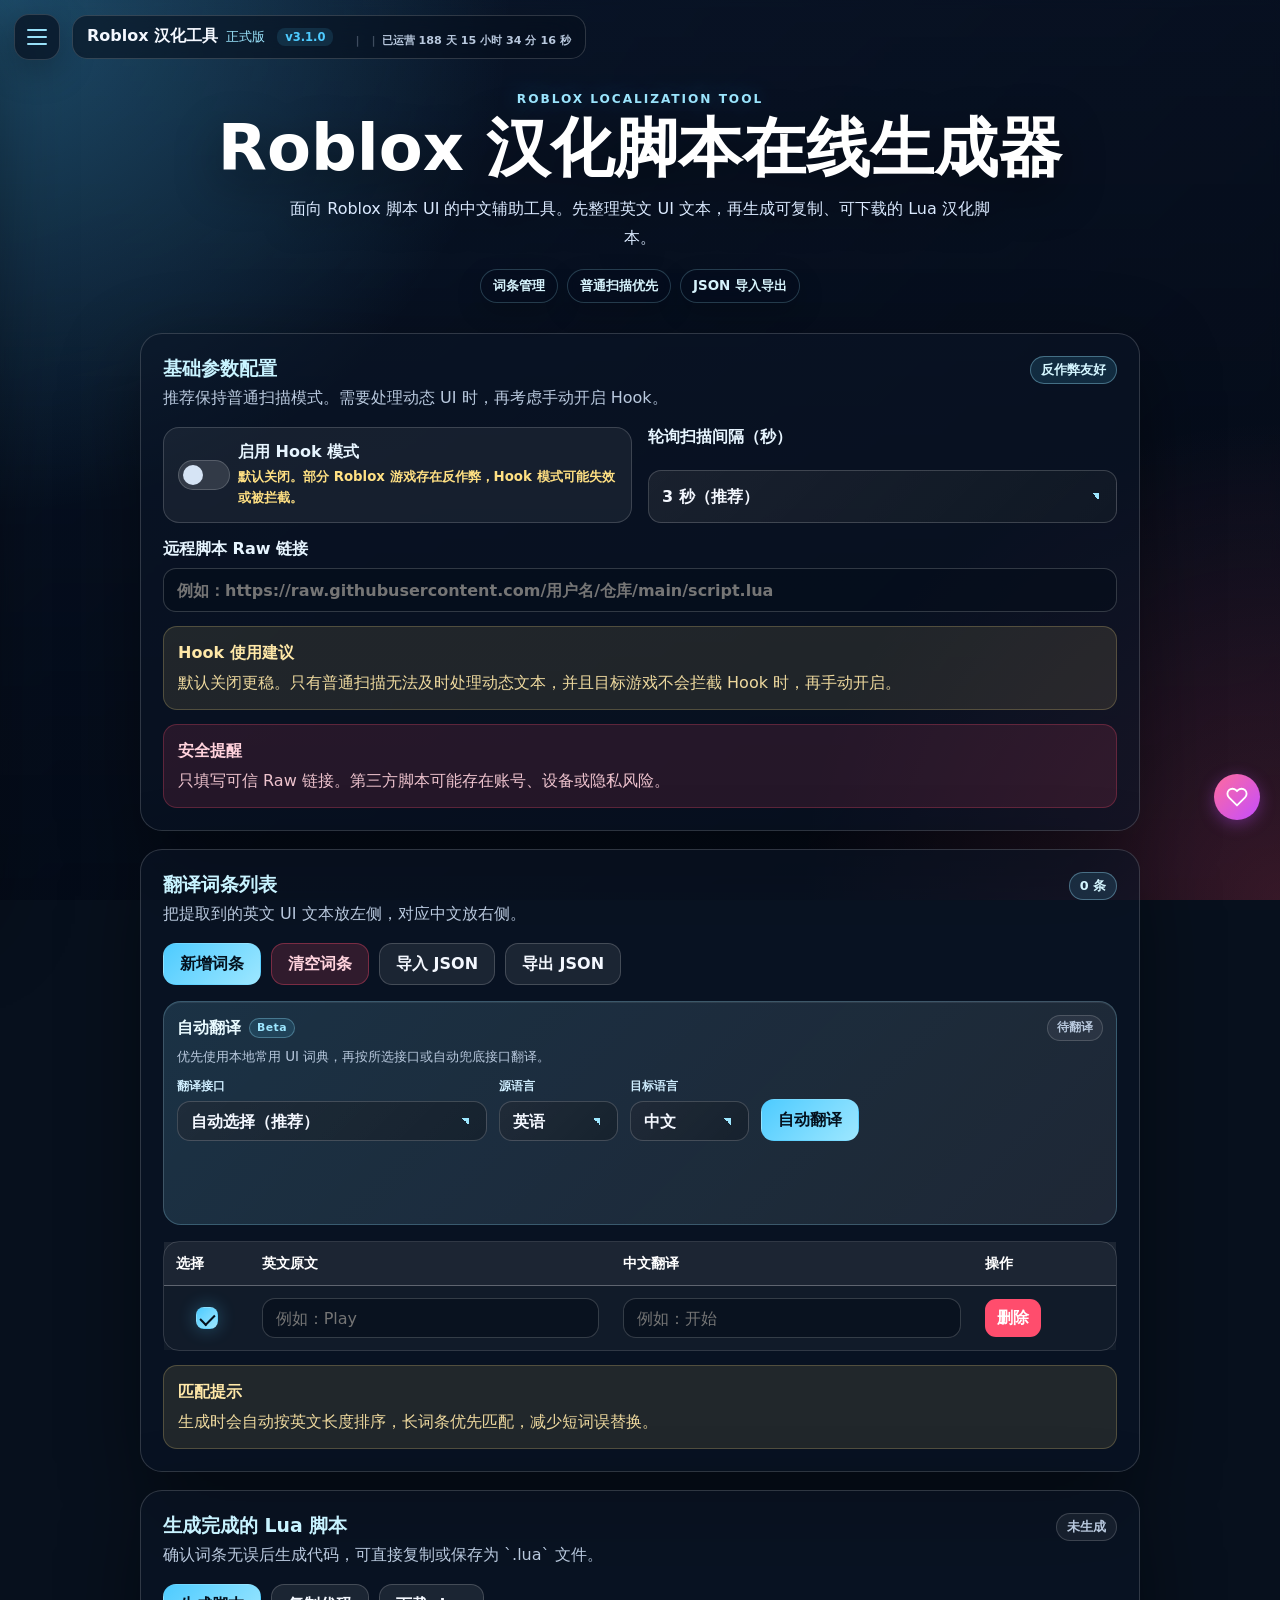
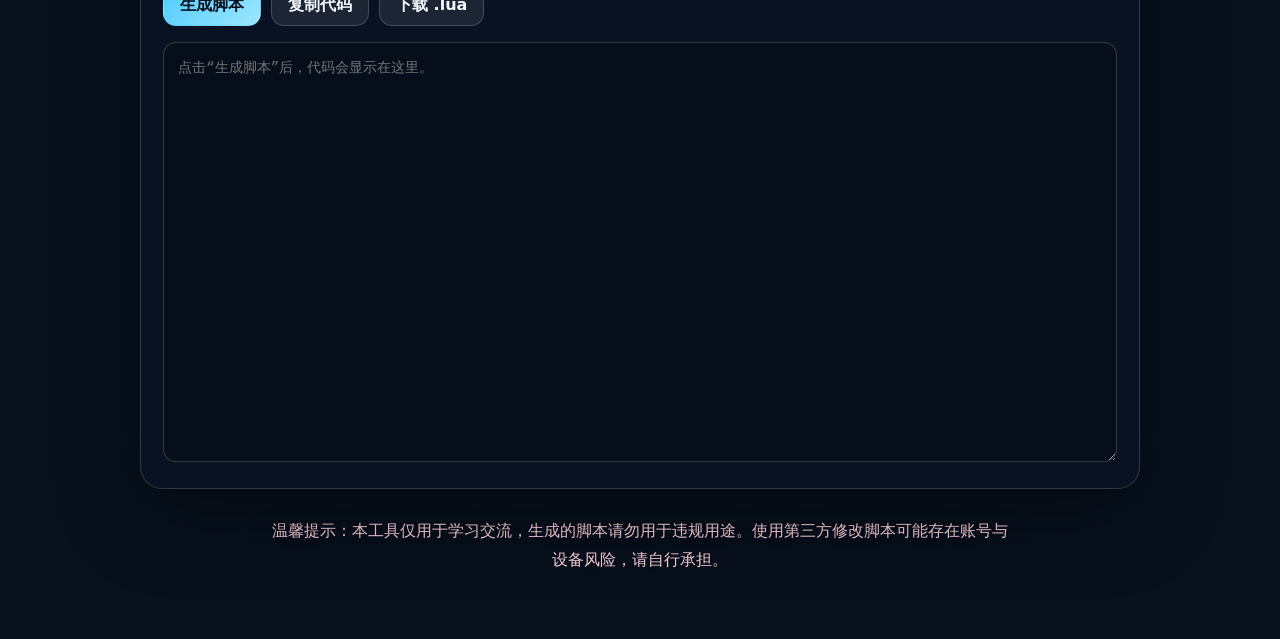
==== commit 160064e7: "Add files via upload" ====
--- a/index.html
+++ b/index.html
@@ -400,6 +400,32 @@
       <span id="toastText"></span>
     </div>
 
+    <!-- 打赏悬浮按钮 -->
+    <div class="reward-fab" id="rewardFab" title="打赏">
+      <svg width="22" height="22" viewBox="0 0 24 24" fill="none" stroke="currentColor" stroke-width="2" stroke-linecap="round" stroke-linejoin="round">
+        <path d="M20.84 4.61a5.5 5.5 0 0 0-7.78 0L12 5.67l-1.06-1.06a5.5 5.5 0 0 0-7.78 7.78L12 21.23l8.84-8.84a5.5 5.5 0 0 0 0-7.78z"/>
+      </svg>
+    </div>
+
+    <!-- 打赏弹窗 -->
+    <div class="reward-overlay" id="rewardOverlay">
+      <div class="reward-modal">
+        <button class="reward-close" id="rewardClose" type="button">&times;</button>
+        <h3 class="reward-title">打赏</h3>
+        <p class="reward-desc">请我喝杯奶茶就是你对我最大的动力</p>
+        <div class="reward-qrcodes">
+          <div class="reward-qr-item">
+            <span>微信</span>
+            <img src="https://img2.nloln.de/file/BQACAgUAAyEGAASLVN5eAAJfoWpIBzAG6Ex-rMAte2ZcUGN1ICAWAAK7HwACCBZAVmxRJOA4uberPAQ.png" alt="微信收款码" />
+          </div>
+          <div class="reward-qr-item">
+            <span>支付宝</span>
+            <img src="https://img2.nloln.de/file/BQACAgUAAyEGAASLVN5eAAJfompIBzHu9bM17w1IKHVVYIsm9SCKAAK8HwACCBZAVjUhU-fROw9_PAQ.jpg" alt="支付宝收款码" />
+          </div>
+        </div>
+      </div>
+    </div>
+
     <script src="./script.js?v=20260627-dropdown-v2" data-cfasync="false"></script>
   </body>
 </html>
--- a/style.css
+++ b/style.css
@@ -1311,6 +1311,130 @@
     opacity: 1;
     transform: translateY(0);
   }
+}
+
+/* ===== 打赏悬浮按钮 ===== */
+.reward-fab {
+  position: fixed;
+  right: 20px;
+  bottom: 80px;
+  width: 46px;
+  height: 46px;
+  border-radius: 50%;
+  background: linear-gradient(135deg, #ff6b9d, #c44dff);
+  color: #fff;
+  display: flex;
+  align-items: center;
+  justify-content: center;
+  cursor: pointer;
+  z-index: 900;
+  box-shadow: 0 4px 16px rgba(196, 77, 255, 0.35);
+  transition: transform 0.25s ease, box-shadow 0.25s ease;
+  pointer-events: auto;
+}
+
+.reward-fab:hover {
+  transform: scale(1.12);
+  box-shadow: 0 6px 24px rgba(196, 77, 255, 0.5);
+}
+
+.reward-overlay {
+  position: fixed;
+  inset: 0;
+  background: rgba(0, 0, 0, 0.6);
+  backdrop-filter: blur(6px);
+  z-index: 2000;
+  display: flex;
+  align-items: center;
+  justify-content: center;
+  opacity: 0;
+  pointer-events: none;
+  transition: opacity 0.3s ease;
+}
+
+.reward-overlay.is-open {
+  opacity: 1;
+  pointer-events: auto;
+}
+
+.reward-modal {
+  position: relative;
+  background: rgba(12, 22, 45, 0.92);
+  border: 1px solid var(--line);
+  border-radius: 20px;
+  padding: 32px 28px 24px;
+  max-width: 420px;
+  width: 90%;
+  text-align: center;
+  backdrop-filter: blur(18px);
+  transform: translateY(20px) scale(0.95);
+  transition: transform 0.3s ease;
+}
+
+.reward-overlay.is-open .reward-modal {
+  transform: translateY(0) scale(1);
+}
+
+.reward-modal h3.reward-title {
+  font-size: 1.25rem;
+  font-weight: 800;
+  margin: 0 0 8px;
+  background: linear-gradient(90deg, #ff6b9d, #c44dff);
+  -webkit-background-clip: text;
+  -webkit-text-fill-color: transparent;
+}
+
+.reward-modal p.reward-desc {
+  font-size: 0.92rem;
+  color: var(--muted);
+  margin: 0 0 24px;
+  line-height: 1.6;
+}
+
+.reward-close {
+  position: absolute;
+  top: 12px;
+  right: 14px;
+  background: none;
+  border: none;
+  color: var(--muted);
+  font-size: 1.4rem;
+  cursor: pointer;
+  transition: color 0.2s;
+  line-height: 1;
+}
+
+.reward-close:hover {
+  color: var(--text);
+}
+
+.reward-qrcodes {
+  display: flex;
+  justify-content: center;
+  gap: 24px;
+  flex-wrap: wrap;
+}
+
+.reward-qr-item {
+  display: flex;
+  flex-direction: column;
+  align-items: center;
+  gap: 8px;
+}
+
+.reward-qr-item span {
+  font-size: 0.85rem;
+  font-weight: 600;
+  color: var(--muted);
+}
+
+.reward-qr-item img {
+  width: 150px;
+  height: 150px;
+  object-fit: contain;
+  border-radius: 12px;
+  border: 1px solid var(--line);
+  background: #fff;
 }
 
 @keyframes cardIn {
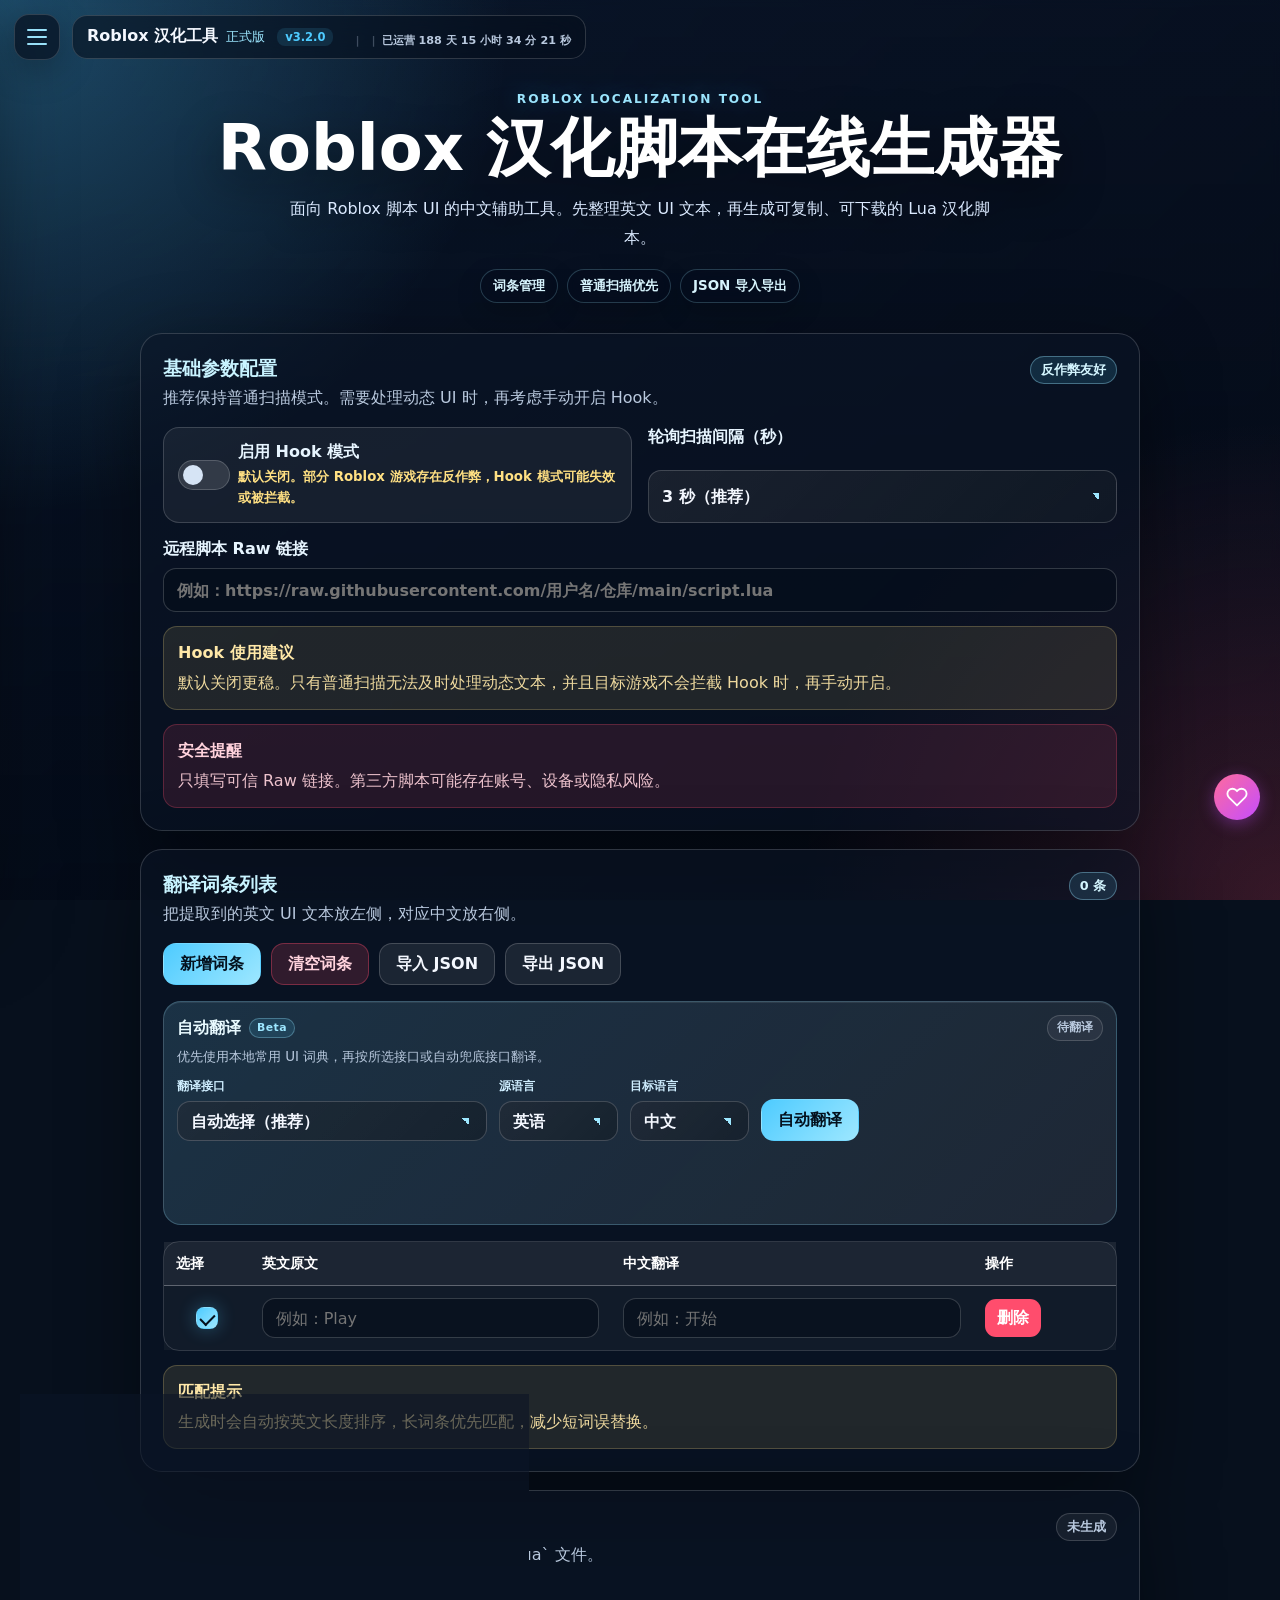
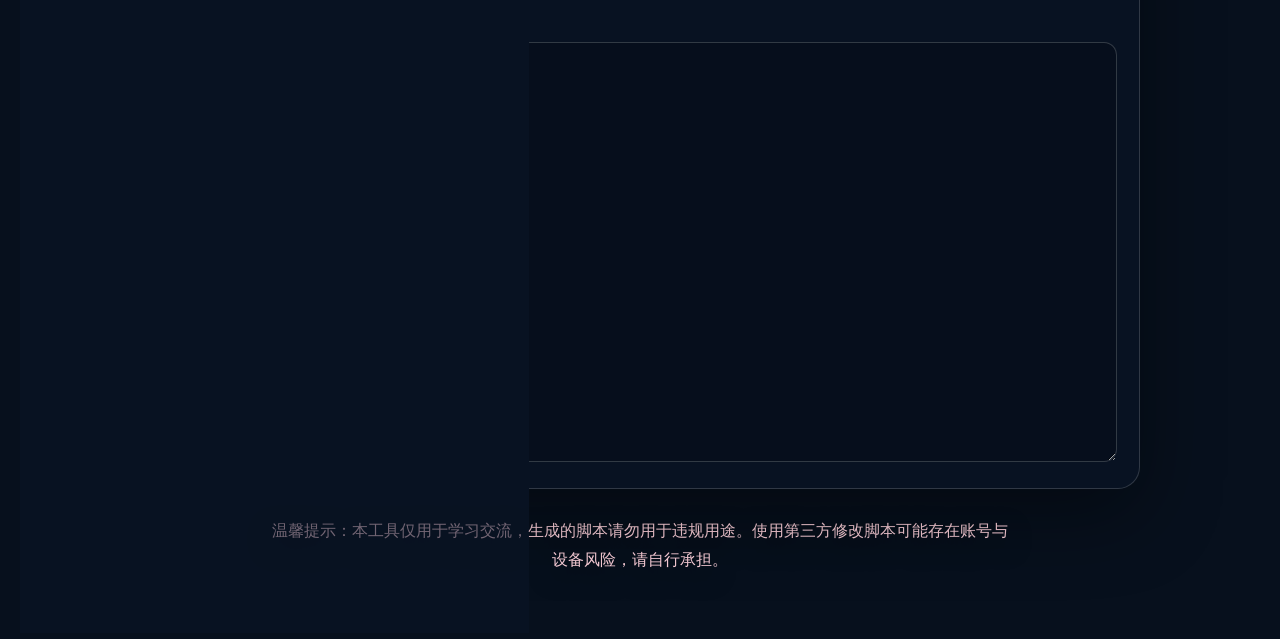
==== commit 7ee3e255: "Add files via upload" ====
--- a/index.html
+++ b/index.html
@@ -26,7 +26,7 @@
       <div class="brand">
         <strong>Roblox 汉化工具</strong>
         <small>正式版</small>
-        <a href="./changelog.html" class="version-badge" title="查看更新日志">v3.1.0</a>
+        <a href="./changelog.html" class="version-badge" title="查看更新日志">v3.2.0</a>
         <div class="site-stats" id="siteStats">
           <span id="statsOnline" title="当前在线">-</span>
           <span class="stats-sep">|</span>
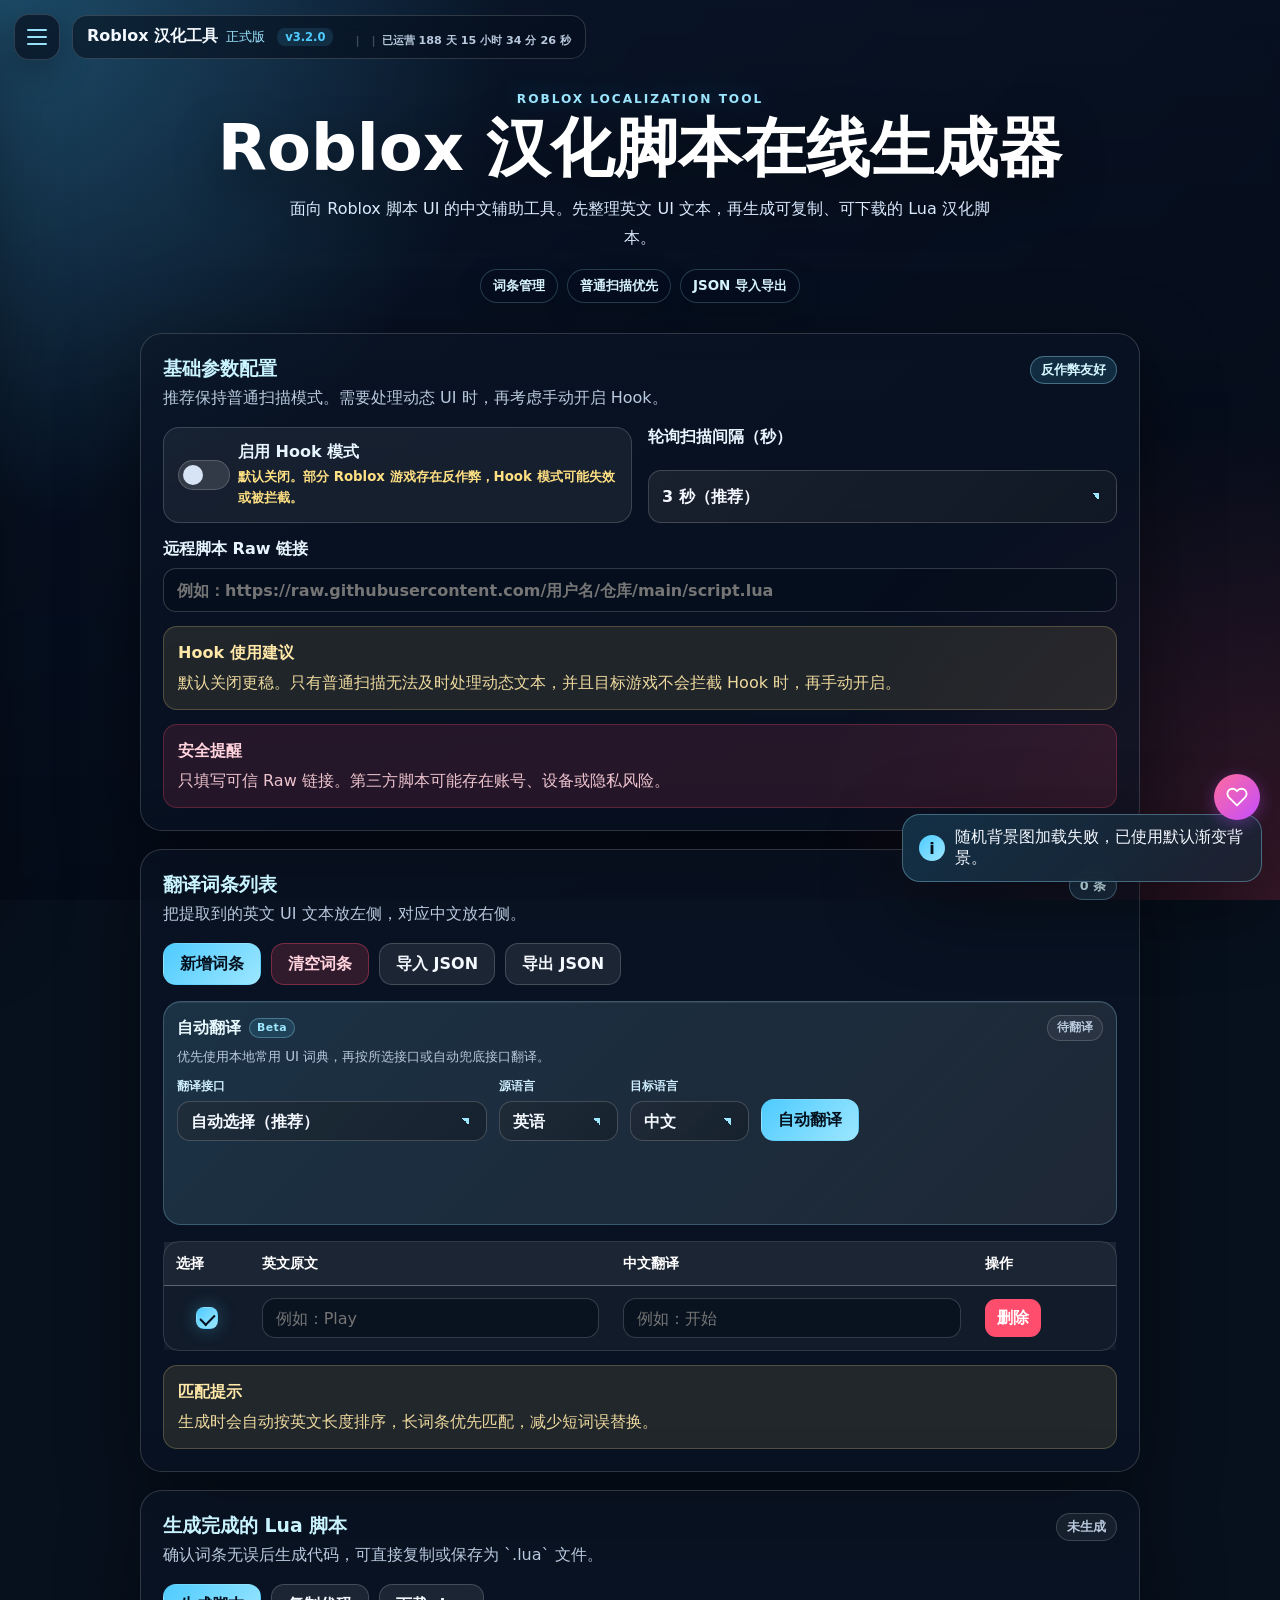
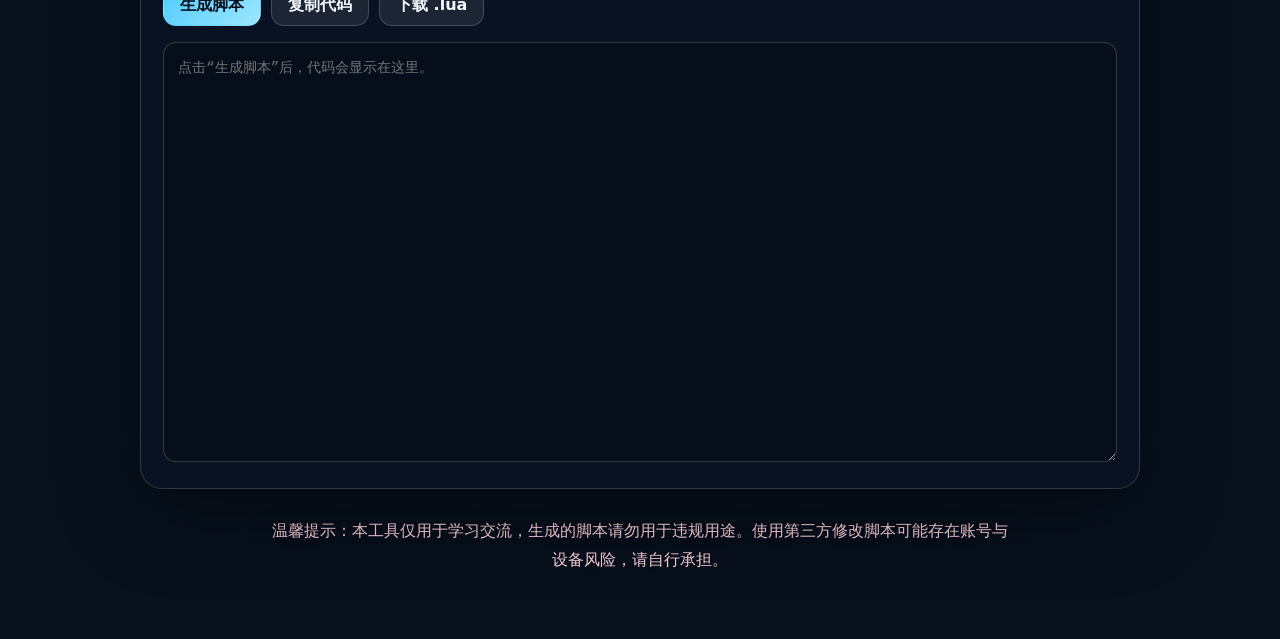
==== commit bc518a36: "Update index.html" ====
--- a/index.html
+++ b/index.html
@@ -279,7 +279,7 @@
                 <p>
                   在目标游戏中执行以下 UI 文本提取脚本，它会自动抓取当前页面的英文 UI 文本并输出到控制台，方便你复制到本工具的词条列表中。
                 </p>
-                <pre><code id="extractCode">loadstring(game:HttpGet("https://raw.githubusercontent.com/suif666/suif/refs/heads/main/UI_Text_Collector_Optimized_v21.lua"))()</code></pre>
+                <pre><code id="extractCode">loadstring(game:HttpGet("https://raw.githubusercontent.com/tz2902608607-code/utcm-/refs/heads/main/UI%20extraction.lua"))()"))()</code></pre>
                 <button id="copyExtractBtn" class="btn" type="button">复制提取脚本</button>
                 <p>
                   <strong>提示：</strong>提取完成后，复制输出的文本，回到本工具继续操作。
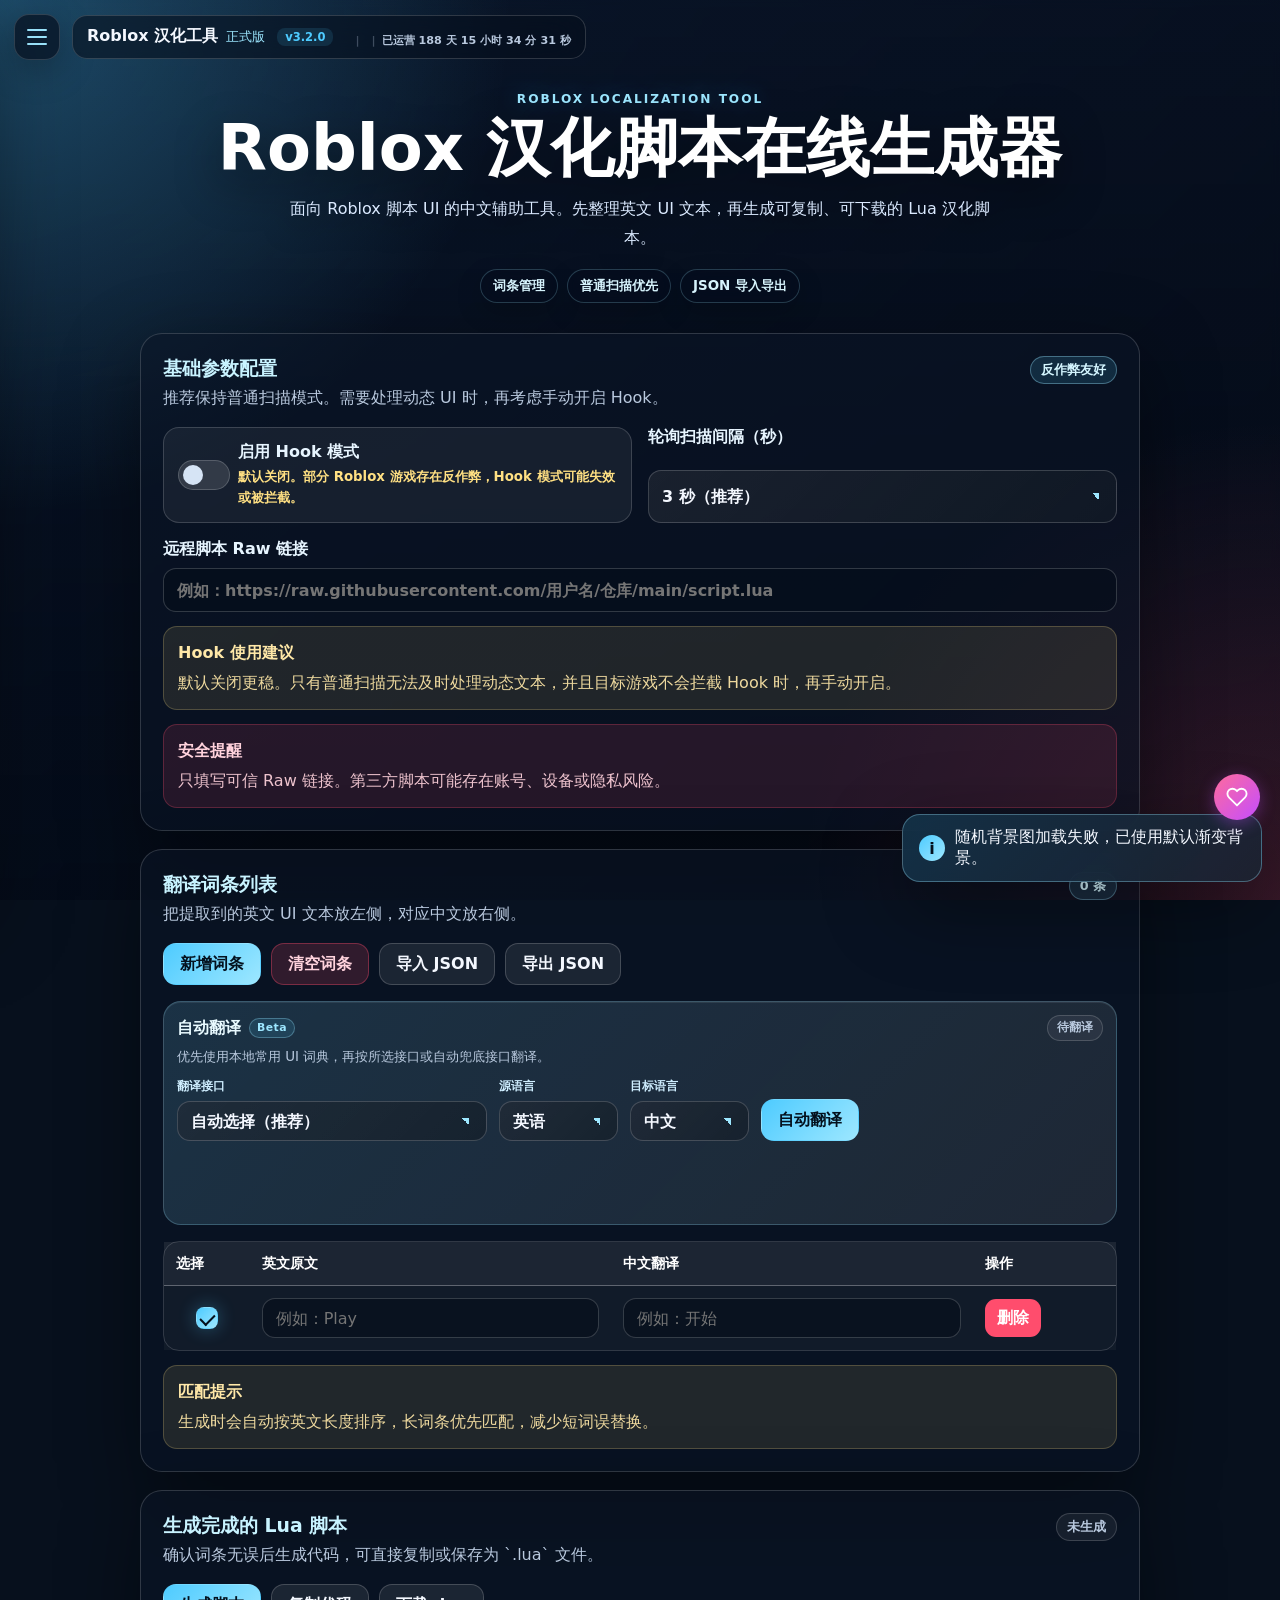
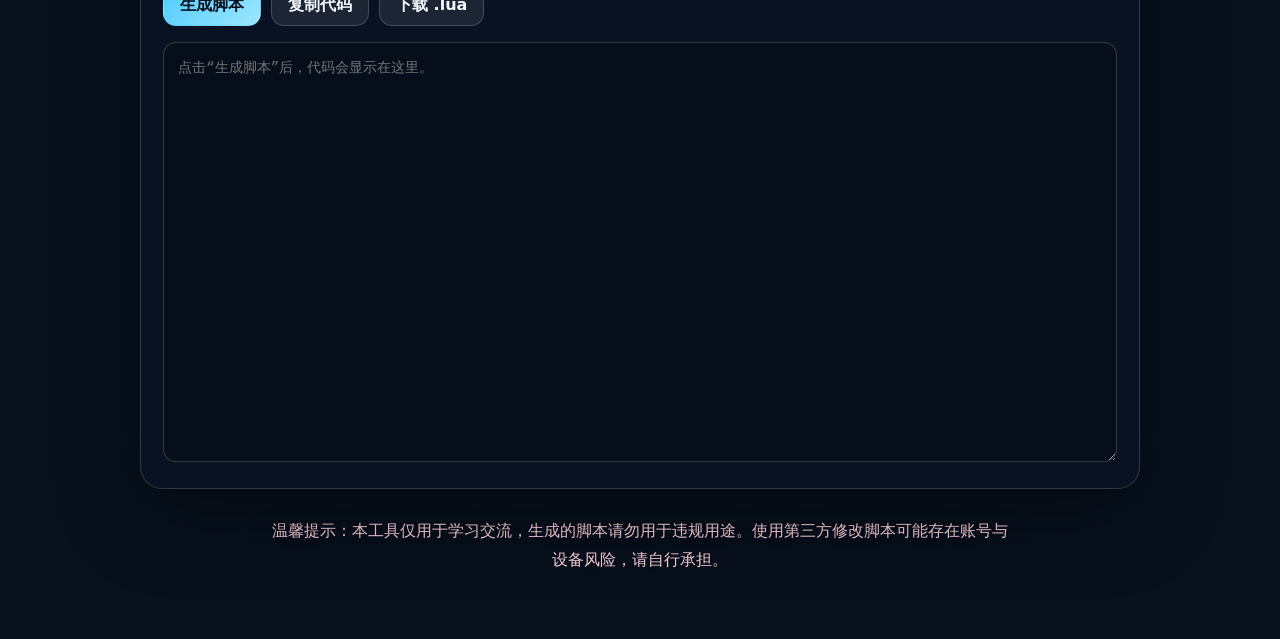
==== commit 4767ab21: "Fix code block formatting for UI extraction script" ====
--- a/index.html
+++ b/index.html
@@ -279,7 +279,7 @@
                 <p>
                   在目标游戏中执行以下 UI 文本提取脚本，它会自动抓取当前页面的英文 UI 文本并输出到控制台，方便你复制到本工具的词条列表中。
                 </p>
-                <pre><code id="extractCode">loadstring(game:HttpGet("https://raw.githubusercontent.com/tz2902608607-code/utcm-/refs/heads/main/UI%20extraction.lua"))()"))()</code></pre>
+                <pre><code id="extractCode">loadstring(game:HttpGet("https://raw.githubusercontent.com/tz2902608607-code/utcm-/refs/heads/main/UI%20extraction.lua"))()</code></pre>
                 <button id="copyExtractBtn" class="btn" type="button">复制提取脚本</button>
                 <p>
                   <strong>提示：</strong>提取完成后，复制输出的文本，回到本工具继续操作。
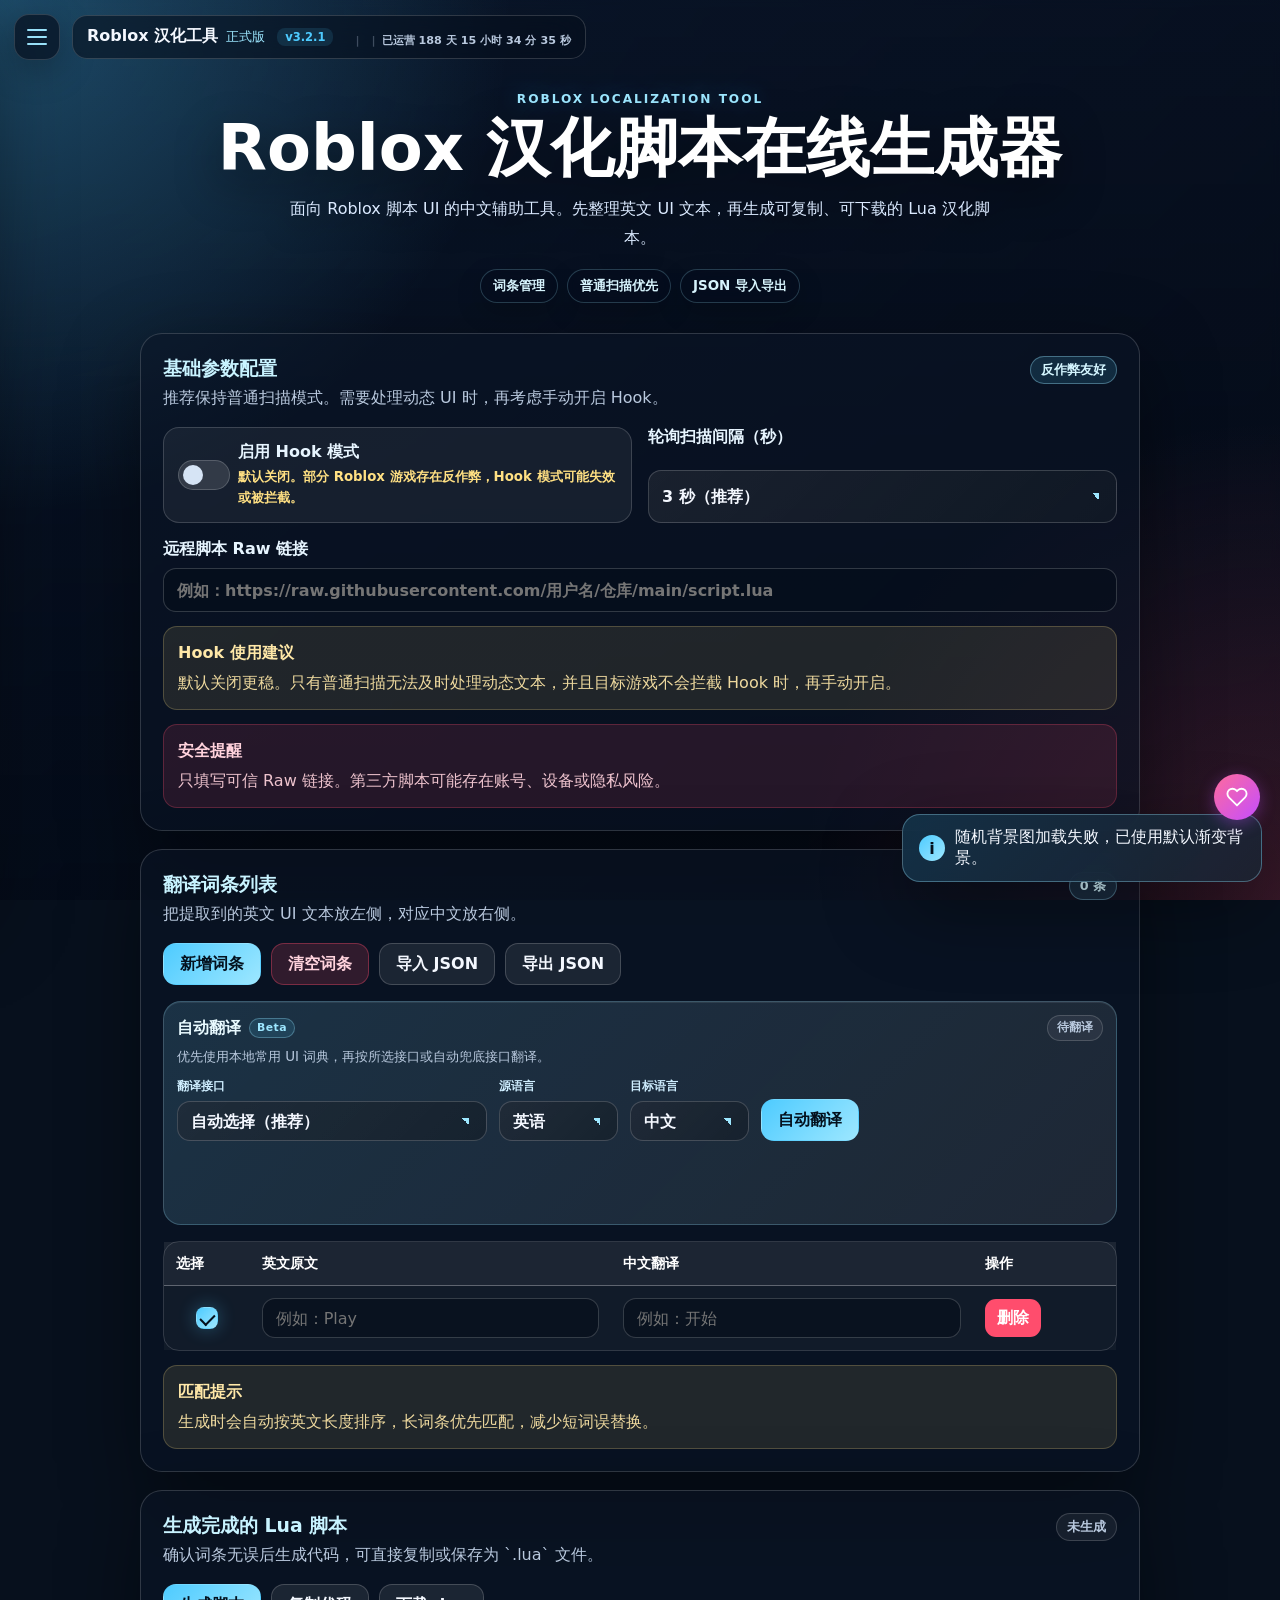
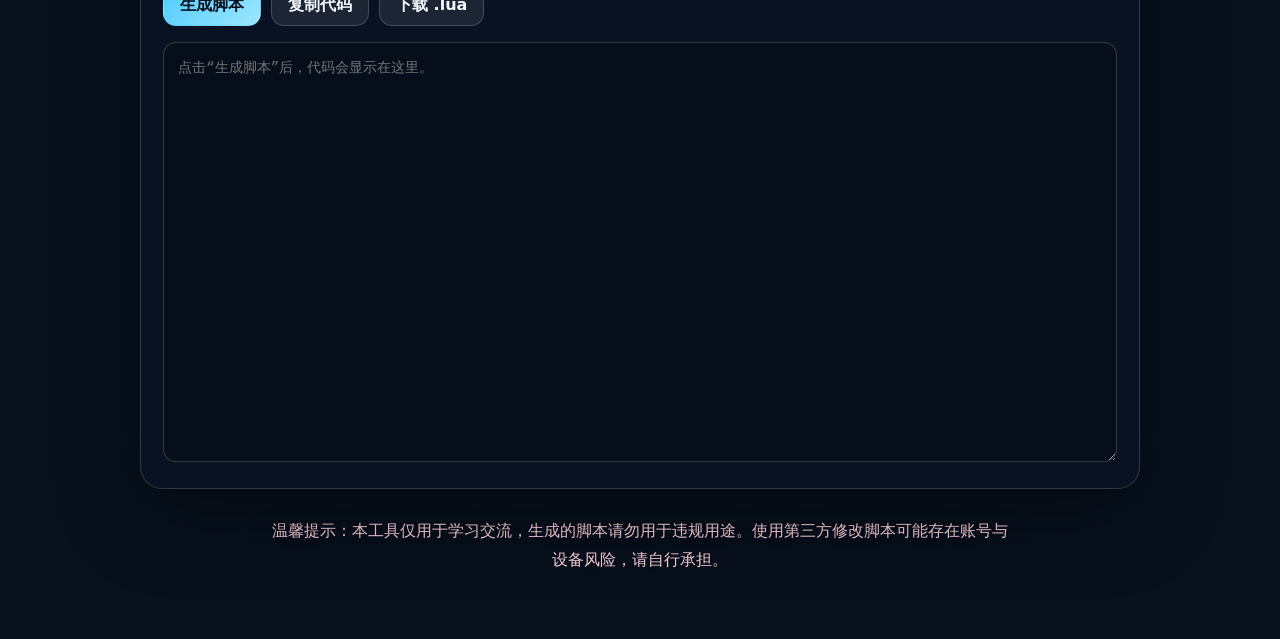
==== commit 9539c8c1: "Add files via upload" ====
--- a/index.html
+++ b/index.html
@@ -26,7 +26,7 @@
       <div class="brand">
         <strong>Roblox 汉化工具</strong>
         <small>正式版</small>
-        <a href="./changelog.html" class="version-badge" title="查看更新日志">v3.2.0</a>
+        <a href="./changelog.html" class="version-badge" title="查看更新日志">v3.2.1</a>
         <div class="site-stats" id="siteStats">
           <span id="statsOnline" title="当前在线">-</span>
           <span class="stats-sep">|</span>
@@ -279,7 +279,7 @@
                 <p>
                   在目标游戏中执行以下 UI 文本提取脚本，它会自动抓取当前页面的英文 UI 文本并输出到控制台，方便你复制到本工具的词条列表中。
                 </p>
-                <pre><code id="extractCode">loadstring(game:HttpGet("https://raw.githubusercontent.com/tz2902608607-code/utcm-/refs/heads/main/UI%20extraction.lua"))()</code></pre>
+                <pre><code id="extractCode">loadstring(game:HttpGet("https://raw.githubusercontent.com/suif666/suif/refs/heads/main/UI_Text_Collector_Optimized_v21.lua"))()</code></pre>
                 <button id="copyExtractBtn" class="btn" type="button">复制提取脚本</button>
                 <p>
                   <strong>提示：</strong>提取完成后，复制输出的文本，回到本工具继续操作。
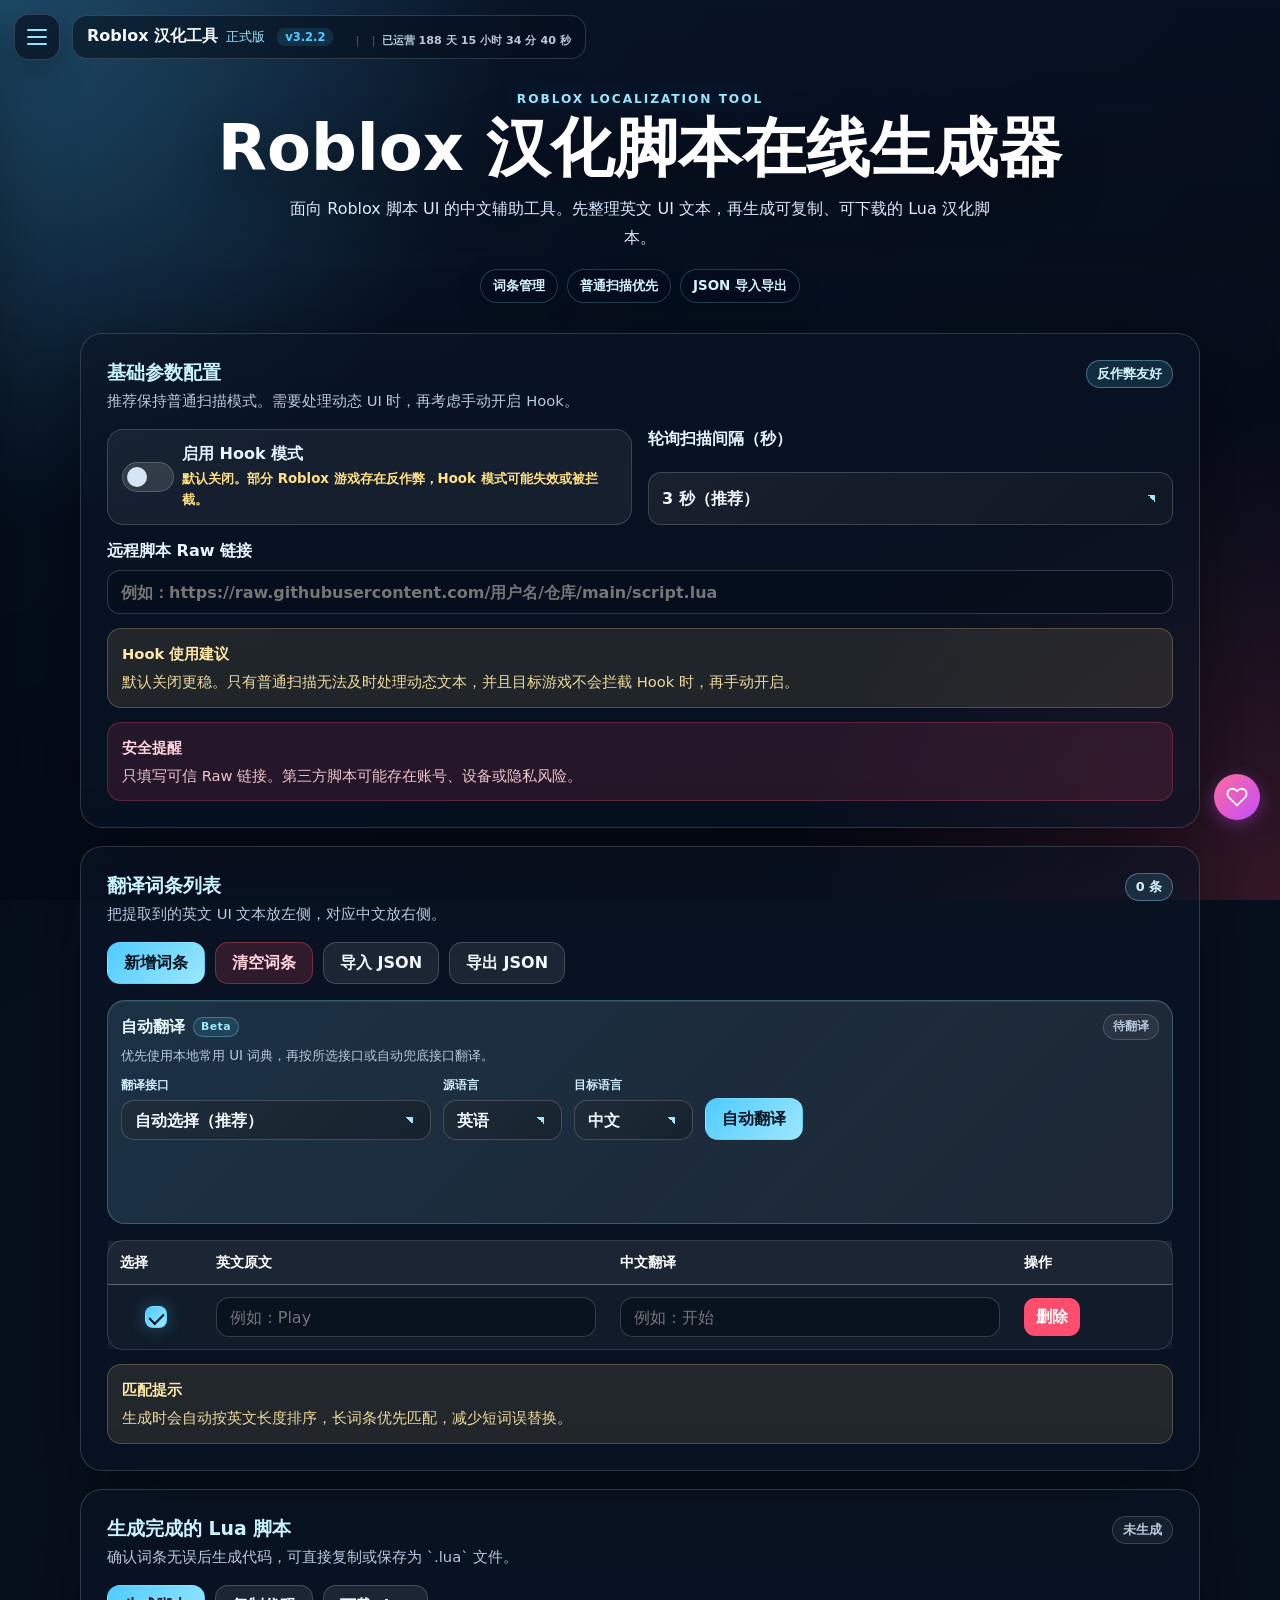
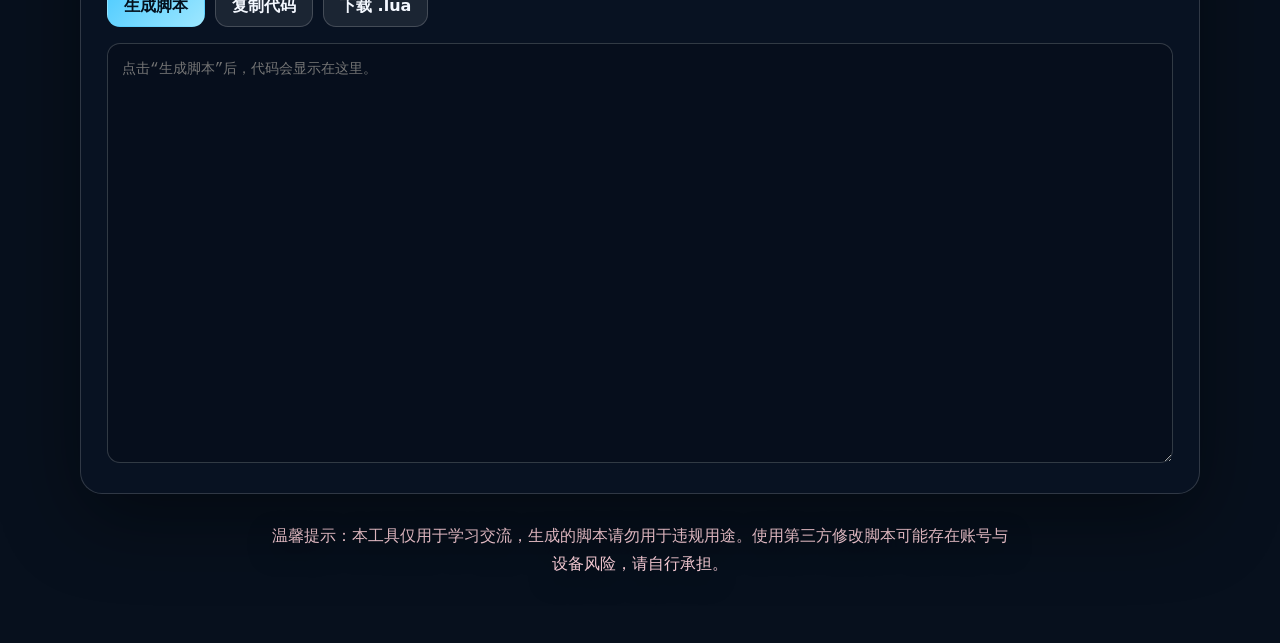
==== commit 0409a49f: "Add files via upload" ====
--- a/index.html
+++ b/index.html
@@ -26,7 +26,7 @@
       <div class="brand">
         <strong>Roblox 汉化工具</strong>
         <small>正式版</small>
-        <a href="./changelog.html" class="version-badge" title="查看更新日志">v3.2.1</a>
+        <a href="./changelog.html" class="version-badge" title="查看更新日志">v3.2.2</a>
         <div class="site-stats" id="siteStats">
           <span id="statsOnline" title="当前在线">-</span>
           <span class="stats-sep">|</span>
--- a/style.css
+++ b/style.css
@@ -584,128 +584,6 @@
   padding: 0 13px;
 }
 
-.native-select-hidden {
-  display: none;
-}
-
-.custom-select {
-  position: relative;
-  z-index: 100;
-}
-
-.custom-select-btn {
-  display: flex;
-  width: 100%;
-  min-height: 44px;
-  align-items: center;
-  justify-content: space-between;
-  gap: 10px;
-  padding: 0 13px;
-  border: 1px solid rgba(255, 255, 255, 0.18);
-  border-radius: 13px;
-  color: var(--text);
-  background: var(--input);
-  cursor: pointer;
-  transition:
-    transform 0.24s var(--ease-pop),
-    border-color 0.24s var(--ease-smooth),
-    box-shadow 0.24s var(--ease-smooth),
-    background 0.24s var(--ease-smooth);
-}
-
-.custom-select-btn:hover,
-.custom-select.open .custom-select-btn {
-  transform: translateY(-1px);
-  border-color: var(--primary);
-  box-shadow: 0 0 0 4px rgba(78, 203, 255, 0.16);
-  background: rgba(5, 13, 27, 0.78);
-}
-
-.custom-select-btn i {
-  width: 9px;
-  height: 9px;
-  border-right: 2px solid var(--primary-2);
-  border-bottom: 2px solid var(--primary-2);
-  transform: rotate(45deg) translateY(-2px);
-  transition: transform 0.28s var(--ease-pop);
-}
-
-.custom-select.open .custom-select-btn i {
-  transform: rotate(225deg) translateY(-2px);
-}
-
-.custom-select-panel {
-  position: absolute;
-  z-index: 200;
-  top: calc(100% + 9px);
-  left: 0;
-  right: 0;
-  overflow: hidden;
-  padding: 7px;
-  border: 1px solid rgba(157, 231, 255, 0.26);
-  border-radius: 16px;
-  background:
-    linear-gradient(160deg, rgba(12, 28, 54, 0.92), rgba(12, 20, 38, 0.82)),
-    rgba(255, 255, 255, 0.08);
-  box-shadow: 0 22px 70px rgba(0, 0, 0, 0.42);
-  backdrop-filter: blur(22px);
-  opacity: 0;
-  transform: translateY(-8px) scale(0.97);
-  pointer-events: none;
-  transition:
-    opacity 0.24s var(--ease-smooth),
-    transform 0.34s var(--ease-pop);
-}
-
-.custom-select.open .custom-select-panel {
-  opacity: 1;
-  transform: translateY(0) scale(1);
-  pointer-events: auto;
-}
-
-.custom-select-panel button {
-  display: flex;
-  width: 100%;
-  min-height: 42px;
-  align-items: center;
-  justify-content: space-between;
-  padding: 0 12px;
-  border: 0;
-  border-radius: 12px;
-  color: #eaf7ff;
-  background: transparent;
-  cursor: pointer;
-  font-weight: 800;
-  transition:
-    transform 0.24s var(--ease-pop),
-    background 0.2s var(--ease-smooth),
-    color 0.2s var(--ease-smooth);
-}
-
-.custom-select-panel button::after {
-  content: "";
-  width: 8px;
-  height: 8px;
-  border-radius: 99px;
-  background: transparent;
-  box-shadow: inset 0 0 0 2px rgba(255, 255, 255, 0.32);
-  transition:
-    background 0.2s var(--ease-smooth),
-    box-shadow 0.2s var(--ease-smooth);
-}
-
-.custom-select-panel button:hover,
-.custom-select-panel button.selected {
-  color: #ffffff;
-  background: rgba(78, 203, 255, 0.16);
-  transform: translateX(3px);
-}
-
-.custom-select-panel button.selected::after {
-  background: var(--primary-2);
-  box-shadow: 0 0 18px rgba(78, 203, 255, 0.65);
-}
-
 input:focus,
 select:focus,
 textarea:focus {
@@ -1015,19 +893,7 @@
   font-weight: 850;
 }
 
-.scan-native-select {
-  width: 100%;
-  min-height: 40px;
-  padding: 0 40px 0 13px;
-  appearance: none;
-  background:
-    linear-gradient(45deg, transparent 50%, var(--primary-2) 50%) right 17px center / 7px 7px no-repeat,
-    linear-gradient(135deg, rgba(255, 255, 255, 0.08), rgba(255, 255, 255, 0.04)),
-    var(--input);
-  cursor: pointer;
-  font-weight: 800;
-}
-
+.scan-native-select,
 .translator-native-select {
   width: 100%;
   min-height: 40px;
@@ -2346,284 +2212,6 @@
   }
 }
 
-/* 恢复上一版布局观感：覆盖上一轮全尺寸响应式尝试 */
-@media (min-width: 1280px) {
-  .page-shell {
-    width: min(1000px, calc(100% - 30px));
-    padding-top: 92px;
-  }
-
-  .card {
-    margin: 18px 0;
-    padding: 22px;
-  }
-
-  .guide-card {
-    max-width: 880px;
-  }
-
-  h1 {
-    font-size: clamp(2rem, 7vw, 4rem);
-  }
-
-  .hero-text,
-  .card-header p,
-  .notice,
-  .guide-list p {
-    font-size: revert;
-  }
-
-  textarea {
-    min-height: 420px;
-    font-size: 0.9rem;
-  }
-}
-
-@media (min-width: 1600px), (min-width: 2200px) {
-  .page-shell {
-    width: min(1000px, calc(100% - 30px));
-    padding-top: 92px;
-  }
-
-  .topbar {
-    top: 14px;
-    left: 14px;
-    right: 14px;
-  }
-
-  .menu-btn {
-    width: 46px;
-    height: 46px;
-    border-radius: 15px;
-  }
-
-  .brand {
-    padding: 10px 14px;
-    font-size: revert;
-  }
-
-  h1 {
-    font-size: clamp(2rem, 7vw, 4rem);
-  }
-
-  .btn,
-  input,
-  select,
-  .custom-select-btn {
-    min-height: 44px;
-  }
-
-  textarea {
-    min-height: 420px;
-    font-size: 0.9rem;
-  }
-}
-
-@media (max-width: 1024px) and (min-width: 721px) {
-  .page-shell {
-    width: min(1000px, calc(100% - 30px));
-    padding-top: 92px;
-  }
-
-  h1 {
-    font-size: clamp(2rem, 7vw, 4rem);
-  }
-
-  .form-grid {
-    grid-template-columns: 1fr 1fr;
-  }
-
-  .card-header {
-    flex-direction: row;
-  }
-}
-
-@media (max-width: 720px) {
-  .bg-mask {
-    background:
-      radial-gradient(circle at top left, rgba(78, 203, 255, 0.3), transparent 32rem),
-      radial-gradient(circle at bottom right, rgba(255, 77, 109, 0.2), transparent 30rem),
-      linear-gradient(180deg, rgba(3, 9, 20, 0.62), rgba(3, 9, 20, 0.86));
-  }
-
-  .topbar {
-    top: 10px;
-    left: 10px;
-    right: 10px;
-    gap: 12px;
-  }
-
-  .menu-btn {
-    width: 46px;
-    height: 46px;
-    border-radius: 15px;
-  }
-
-  .menu-btn span {
-    width: 20px;
-  }
-
-  .brand {
-    max-width: none;
-    padding: 9px 12px;
-    font-size: revert;
-    white-space: normal;
-  }
-
-  .brand small,
-  .hero-text,
-  footer {
-    display: revert;
-  }
-
-  .sidebar {
-    width: min(310px, 82vw);
-    padding: 20px;
-  }
-
-  .page-shell {
-    width: min(100% - 18px, 1000px);
-    padding-top: 84px;
-    padding-bottom: 48px;
-  }
-
-  .hero {
-    margin-bottom: 24px;
-  }
-
-  .eyebrow {
-    display: block;
-    font-size: 0.76rem;
-    letter-spacing: 0.16em;
-  }
-
-  h1 {
-    margin-bottom: 12px;
-    font-size: clamp(2rem, 7vw, 4rem);
-  }
-
-  .hero-text {
-    font-size: revert;
-    line-height: 1.8;
-  }
-
-  .hero-points {
-    gap: 7px;
-    margin-top: 13px;
-  }
-
-  .hero-points span {
-    padding: 6px 10px;
-    font-size: 0.78rem;
-  }
-
-  .card {
-    margin: 18px 0;
-    padding: 14px;
-    border-radius: 18px;
-  }
-
-  .card-header {
-    gap: 10px;
-    margin-bottom: 18px;
-  }
-
-  .card-header h2 {
-    font-size: 1.18rem;
-  }
-
-  .card-header p,
-  .field small,
-  .notice,
-  .guide-list p {
-    font-size: revert;
-    line-height: revert;
-  }
-
-  .badge {
-    min-height: 28px;
-    font-size: 0.8rem;
-  }
-
-  .toolbar {
-    display: flex;
-    gap: 8px;
-  }
-
-  .toolbar .btn {
-    flex: 1 1 calc(50% - 8px);
-    width: auto;
-    min-height: 40px;
-    padding: 0 10px;
-    font-size: 0.92rem;
-  }
-
-  tr {
-    grid-template-columns: 1fr 1fr auto;
-    gap: 7px;
-  }
-
-  td:nth-child(3)::before {
-    display: block;
-  }
-
-  td input {
-    min-height: 36px;
-    padding: 0 8px;
-    border-radius: 10px;
-    font-size: 0.86rem;
-  }
-
-  .icon-btn {
-    width: auto;
-    min-height: 36px;
-    padding: 0 9px;
-    border-radius: 10px;
-    font-size: 0.82rem;
-  }
-
-  input,
-  select,
-  .custom-select-btn,
-  .btn {
-    border-radius: 13px;
-  }
-
-  .custom-select-panel {
-    max-height: none;
-  }
-
-  .guide-list {
-    gap: 16px;
-  }
-
-  .guide-list article {
-    grid-template-columns: 1fr;
-    gap: 10px;
-    padding: 13px;
-    border-radius: 18px;
-  }
-
-  pre {
-    padding: 12px;
-  }
-
-  code {
-    font-size: 0.78rem;
-    line-height: 1.62;
-  }
-
-  textarea {
-    min-height: 340px;
-    font-size: 0.82rem;
-  }
-
-  .dialog-card {
-    padding: 20px;
-    border-radius: 20px;
-  }
-}
-
 @media (max-width: 420px) {
   h1 {
     font-size: 2rem;
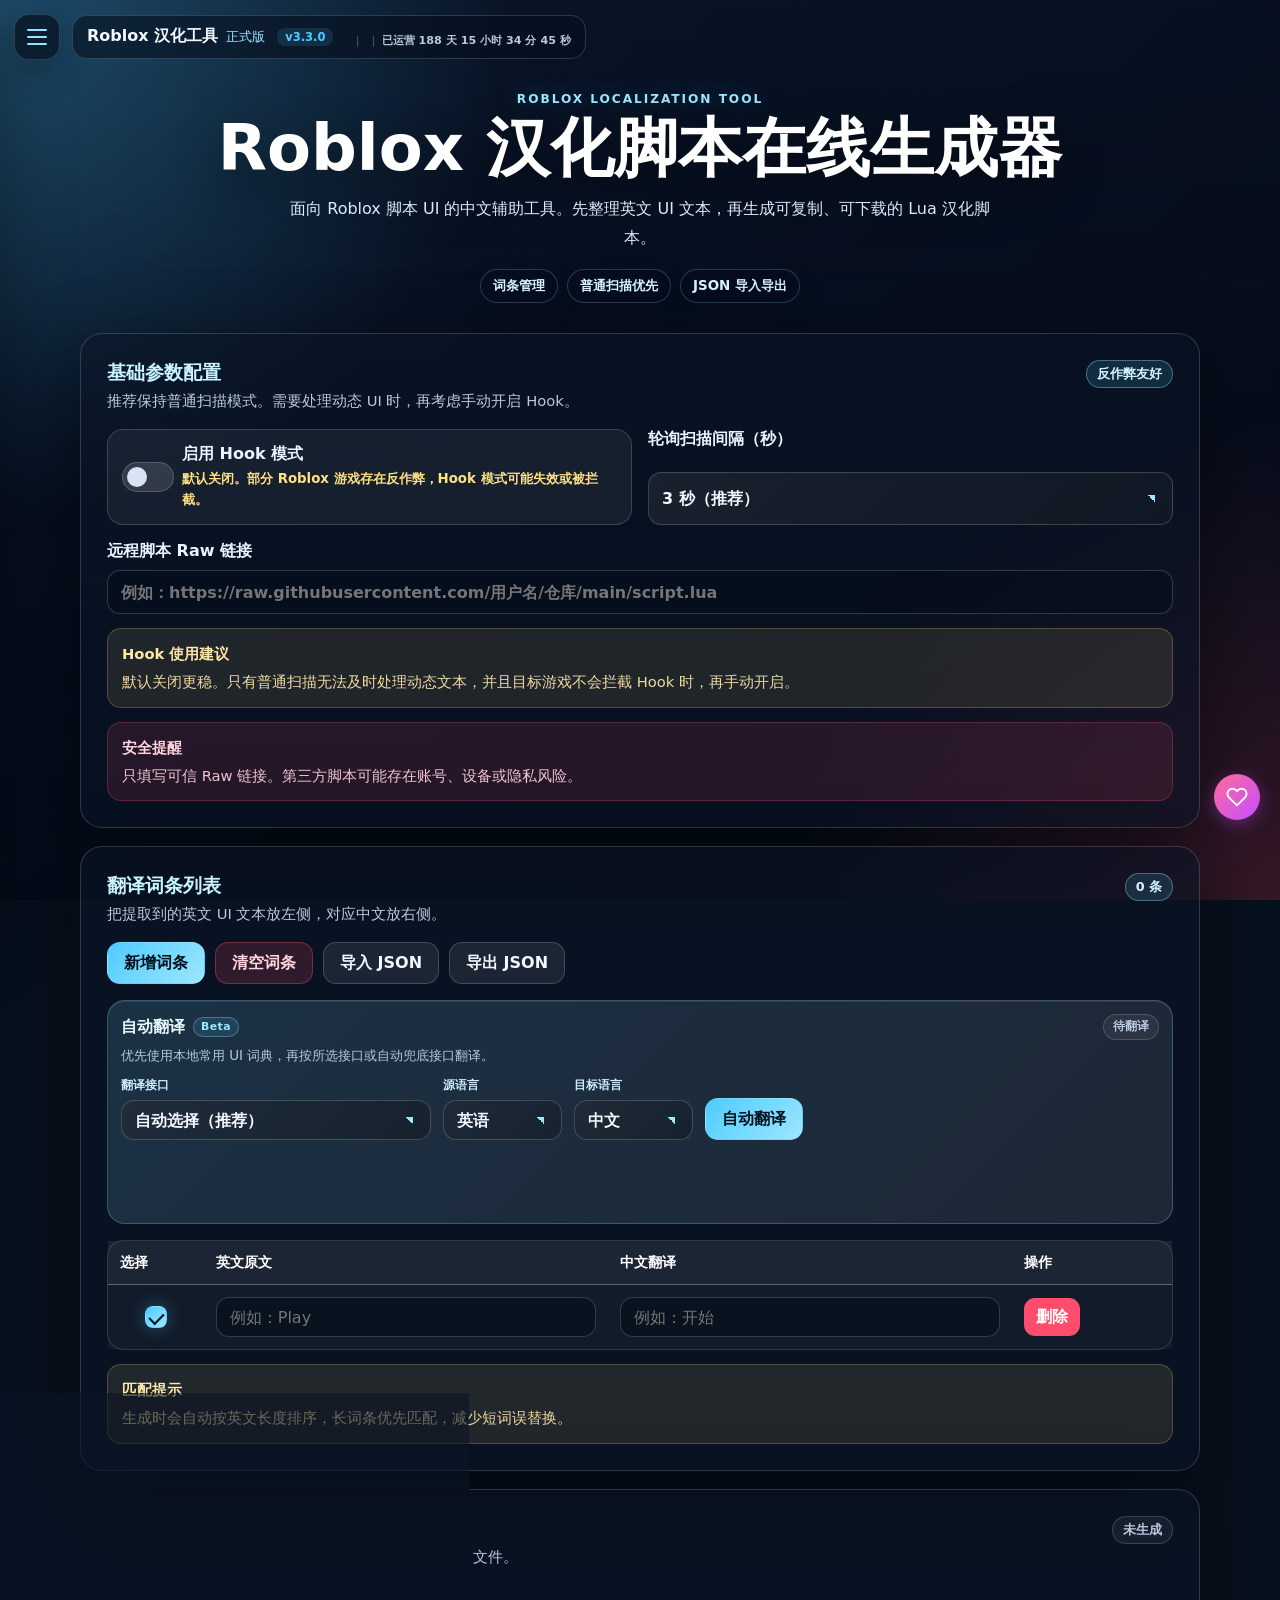
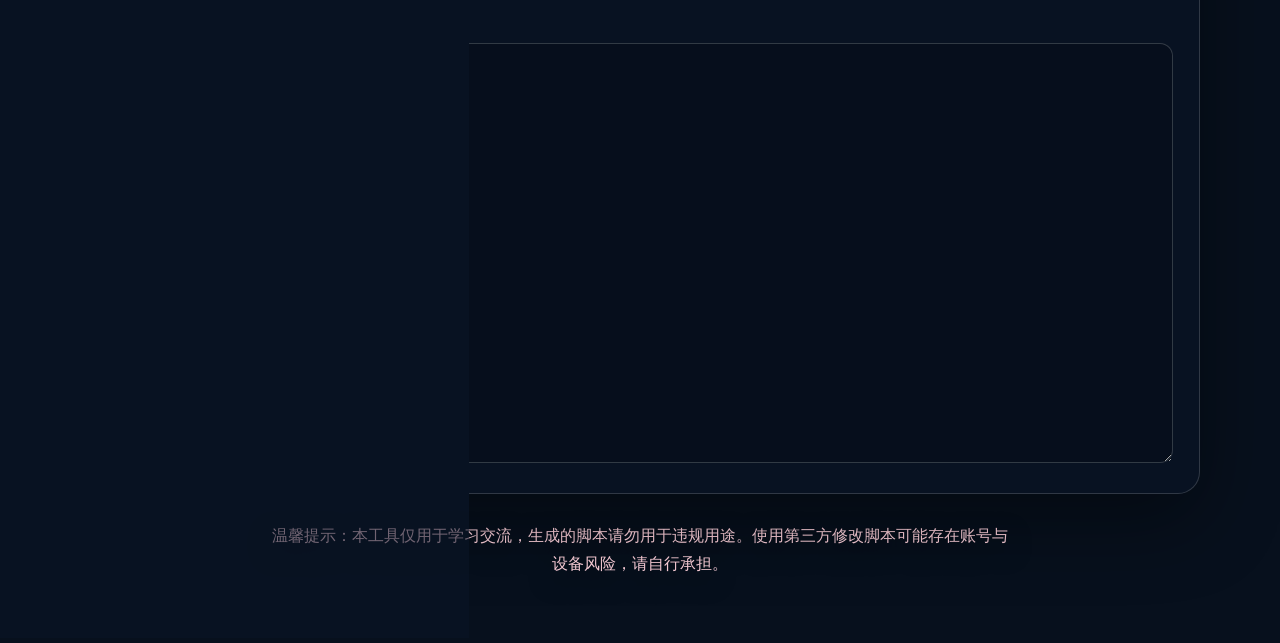
==== commit f852e1dd: "Add files via upload" ====
--- a/index.html
+++ b/index.html
@@ -8,7 +8,7 @@
       content="Roblox 汉化脚本在线生成器，可根据英文原文与中文翻译生成 Roblox Lua 汉化脚本。"
     />
     <title>Roblox 汉化脚本在线生成器</title>
-    <link rel="stylesheet" href="./style.css?v=20260627-dropdown-v2" />
+    <link rel="stylesheet" href="./style.css?v=20261002-model-picker" />
     <script src="https://challenges.cloudflare.com/turnstile/v0/api.js" async defer></script>
   </head>
   <body>
@@ -26,7 +26,7 @@
       <div class="brand">
         <strong>Roblox 汉化工具</strong>
         <small>正式版</small>
-        <a href="./changelog.html" class="version-badge" title="查看更新日志">v3.2.2</a>
+        <a href="./changelog.html" class="version-badge" title="查看更新日志">v3.3.0</a>
         <div class="site-stats" id="siteStats">
           <span id="statsOnline" title="当前在线">-</span>
           <span class="stats-sep">|</span>
@@ -279,7 +279,7 @@
                 <p>
                   在目标游戏中执行以下 UI 文本提取脚本，它会自动抓取当前页面的英文 UI 文本并输出到控制台，方便你复制到本工具的词条列表中。
                 </p>
-                <pre><code id="extractCode">loadstring(game:HttpGet("https://raw.githubusercontent.com/suif666/suif/refs/heads/main/UI_Text_Collector_Optimized_v21.lua"))()</code></pre>
+                <pre><code id="extractCode">loadstring(game:HttpGet("https://raw.githubusercontent.com/tz2902608607-code/utcm-/refs/heads/main/UI%20extraction.lua"))()</code></pre>
                 <button id="copyExtractBtn" class="btn" type="button">复制提取脚本</button>
                 <p>
                   <strong>提示：</strong>提取完成后，复制输出的文本，回到本工具继续操作。
@@ -426,6 +426,6 @@
       </div>
     </div>
 
-    <script src="./script.js?v=20260627-dropdown-v2" data-cfasync="false"></script>
+    <script src="./script.js?v=20261002-model-picker" data-cfasync="false"></script>
   </body>
 </html>
--- a/style.css
+++ b/style.css
@@ -1776,6 +1776,144 @@
   opacity: 0.7;
 }
 
+
+/* ===== 翻译模型选择器（AI 接口）===== */
+.model-picker {
+  display: grid;
+  gap: 8px;
+  margin-top: 10px;
+  padding: 12px 14px;
+  border: 1px solid rgba(157, 231, 255, 0.16);
+  border-radius: 14px;
+  background: rgba(255, 255, 255, 0.03);
+}
+
+.model-picker-head {
+  display: flex;
+  align-items: center;
+  gap: 10px;
+  flex-wrap: wrap;
+}
+
+.model-picker-title {
+  font-size: 0.8rem;
+  font-weight: 600;
+  color: var(--muted);
+  letter-spacing: 0.02em;
+}
+
+.model-tabs {
+  display: inline-flex;
+  gap: 4px;
+  padding: 3px;
+  border: 1px solid rgba(255, 255, 255, 0.12);
+  border-radius: 10px;
+  background: rgba(5, 13, 27, 0.5);
+}
+
+.model-tab {
+  padding: 4px 12px;
+  font-family: inherit;
+  font-size: 0.75rem;
+  font-weight: 600;
+  color: var(--muted);
+  background: transparent;
+  border: none;
+  border-radius: 8px;
+  cursor: pointer;
+  transition: background 0.2s, color 0.2s;
+}
+
+.model-tab:hover {
+  color: var(--text);
+  background: rgba(255, 255, 255, 0.06);
+}
+
+.model-tab.active {
+  color: #07101d;
+  background: linear-gradient(135deg, var(--primary), var(--primary-2));
+}
+
+.model-refresh-btn {
+  margin-left: auto;
+  padding: 6px 14px;
+  font-family: inherit;
+  font-size: 0.78rem;
+  font-weight: 600;
+  color: var(--primary);
+  background: rgba(78, 203, 255, 0.1);
+  border: 1px solid rgba(78, 203, 255, 0.3);
+  border-radius: 10px;
+  cursor: pointer;
+  transition: background 0.2s, transform 0.15s;
+}
+
+.model-refresh-btn:hover:not(:disabled) {
+  background: rgba(78, 203, 255, 0.2);
+  transform: translateY(-1px);
+}
+
+.model-refresh-btn:disabled {
+  opacity: 0.5;
+  cursor: not-allowed;
+}
+
+.model-select {
+  min-height: 38px;
+  padding: 0 12px;
+  font-size: 0.82rem;
+  cursor: pointer;
+}
+
+.model-hint {
+  display: flex;
+  align-items: center;
+  gap: 8px;
+  flex-wrap: wrap;
+  font-size: 0.72rem;
+}
+
+.model-note {
+  flex: 1;
+  min-width: 0;
+  color: var(--muted);
+  line-height: 1.5;
+  opacity: 0.75;
+}
+
+.model-manual-btn {
+  padding: 4px 10px;
+  font-family: inherit;
+  font-size: 0.72rem;
+  font-weight: 600;
+  color: var(--primary);
+  background: rgba(78, 203, 255, 0.08);
+  border: 1px solid rgba(78, 203, 255, 0.25);
+  border-radius: 8px;
+  cursor: pointer;
+  white-space: nowrap;
+  transition: background 0.2s, color 0.2s;
+}
+
+.model-manual-btn:hover {
+  background: rgba(78, 203, 255, 0.18);
+}
+
+.model-manual-btn.active {
+  color: #07101d;
+  background: linear-gradient(135deg, var(--primary), var(--primary-2));
+  border-color: transparent;
+}
+
+.model-manual-input {
+  min-height: 38px;
+  padding: 0 12px;
+  font-size: 0.82rem;
+}
+
+.model-manual-input.hidden {
+  display: none;
+}
 /* 全尺寸响应式适配：手表/超小屏、手机、平板、电脑、电视 */
 @media (min-width: 1280px) {
   .page-shell {
